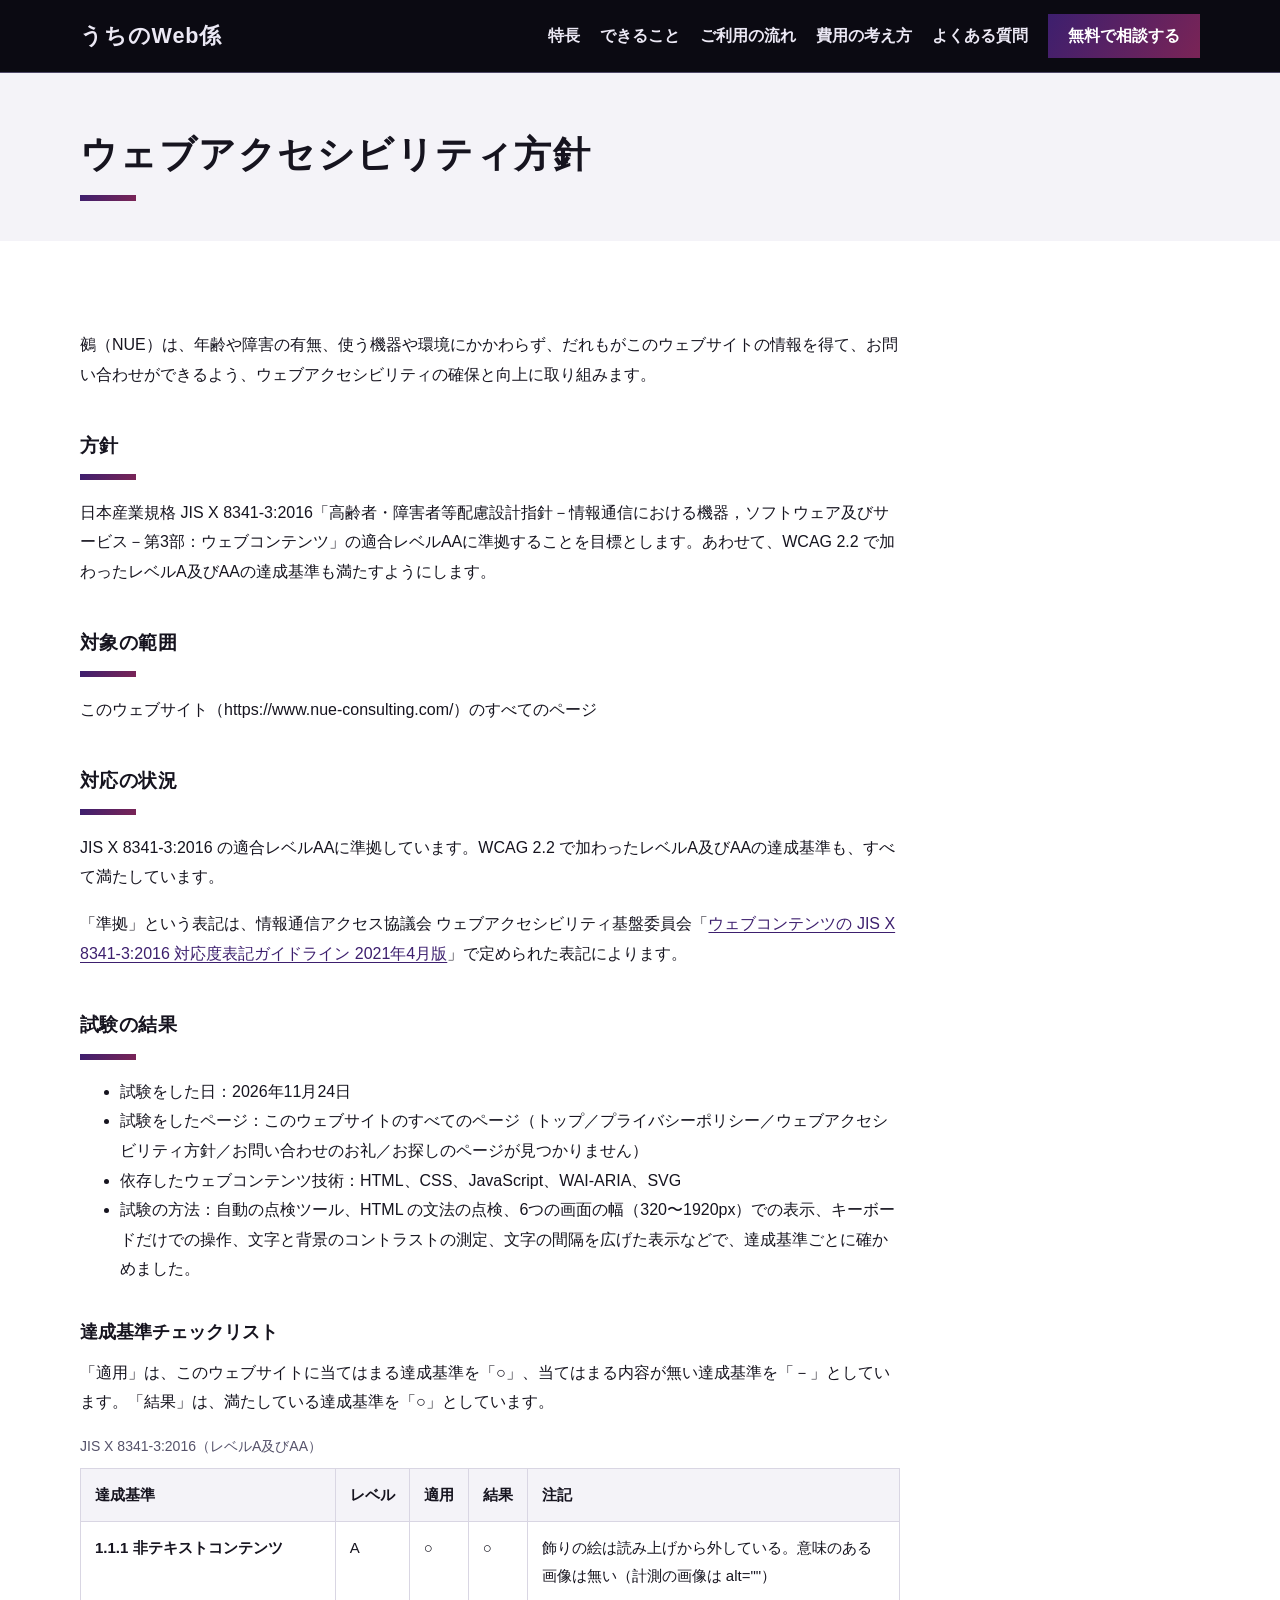
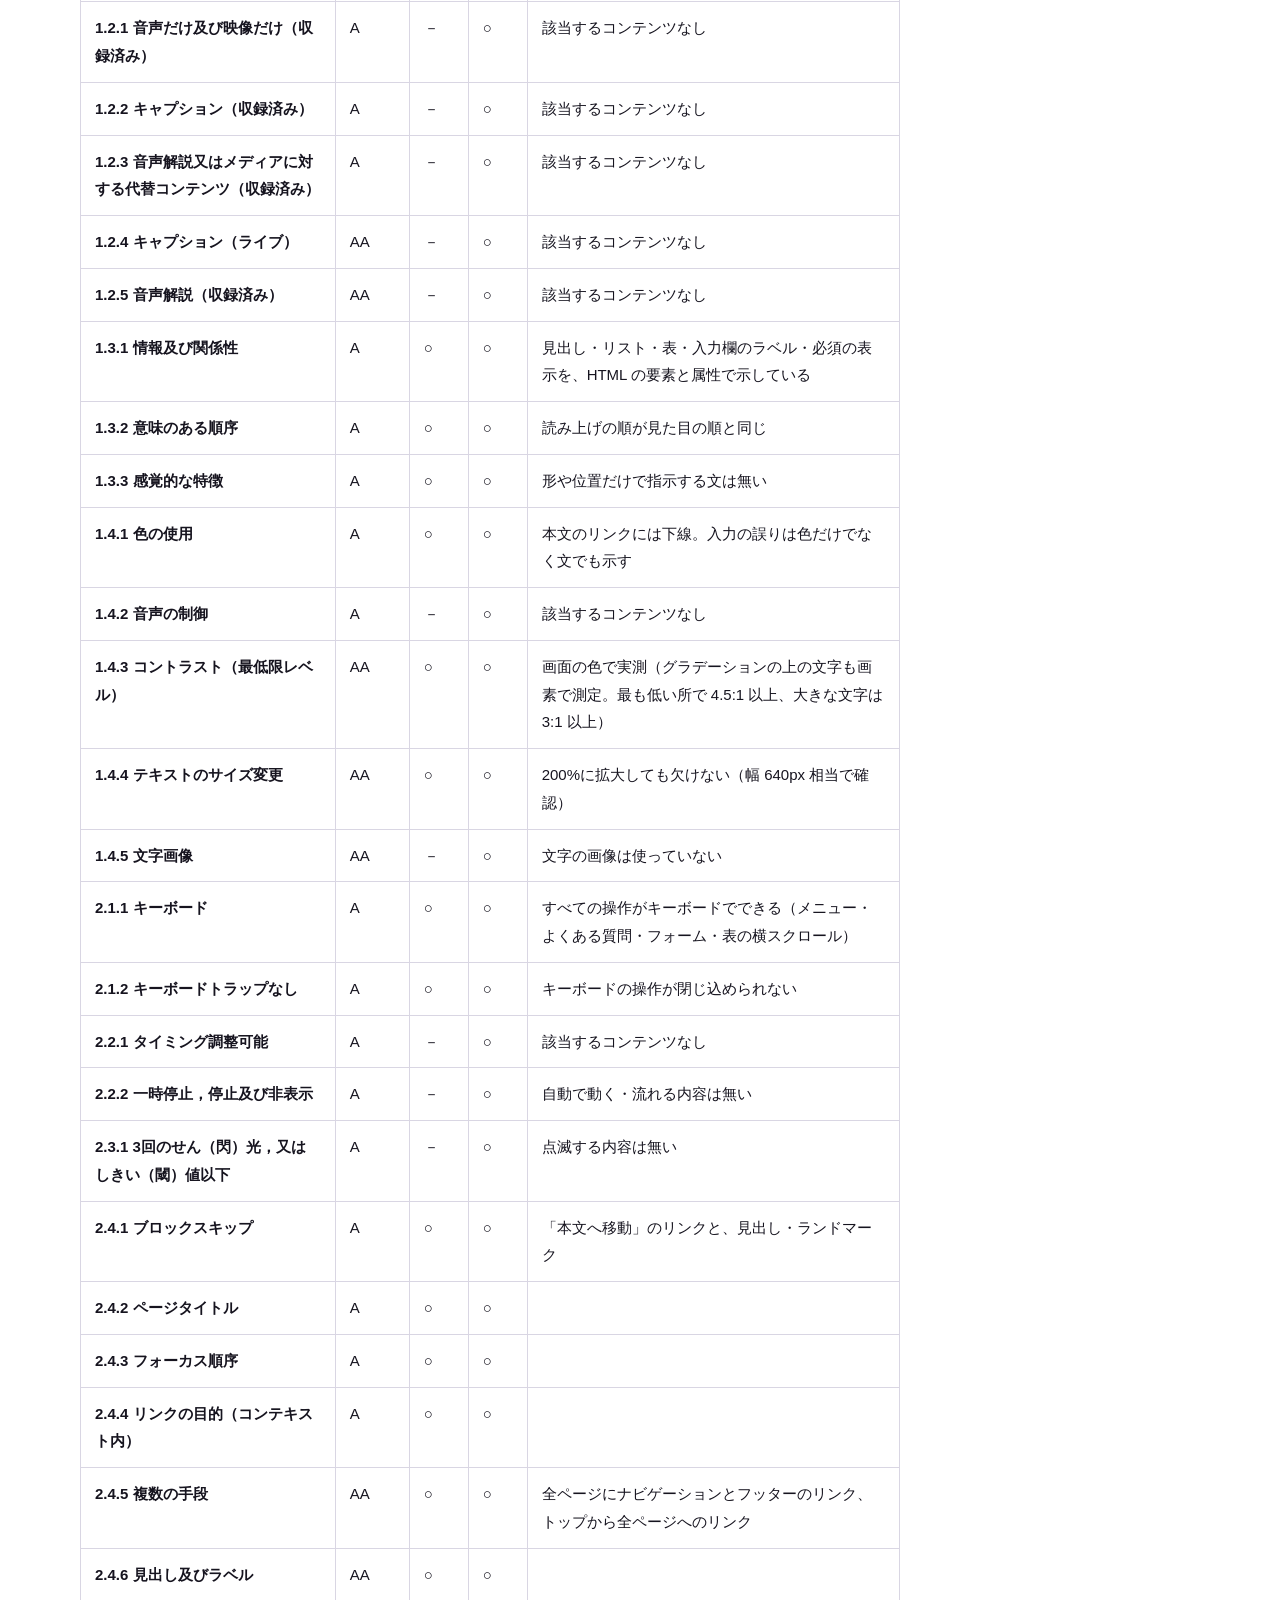
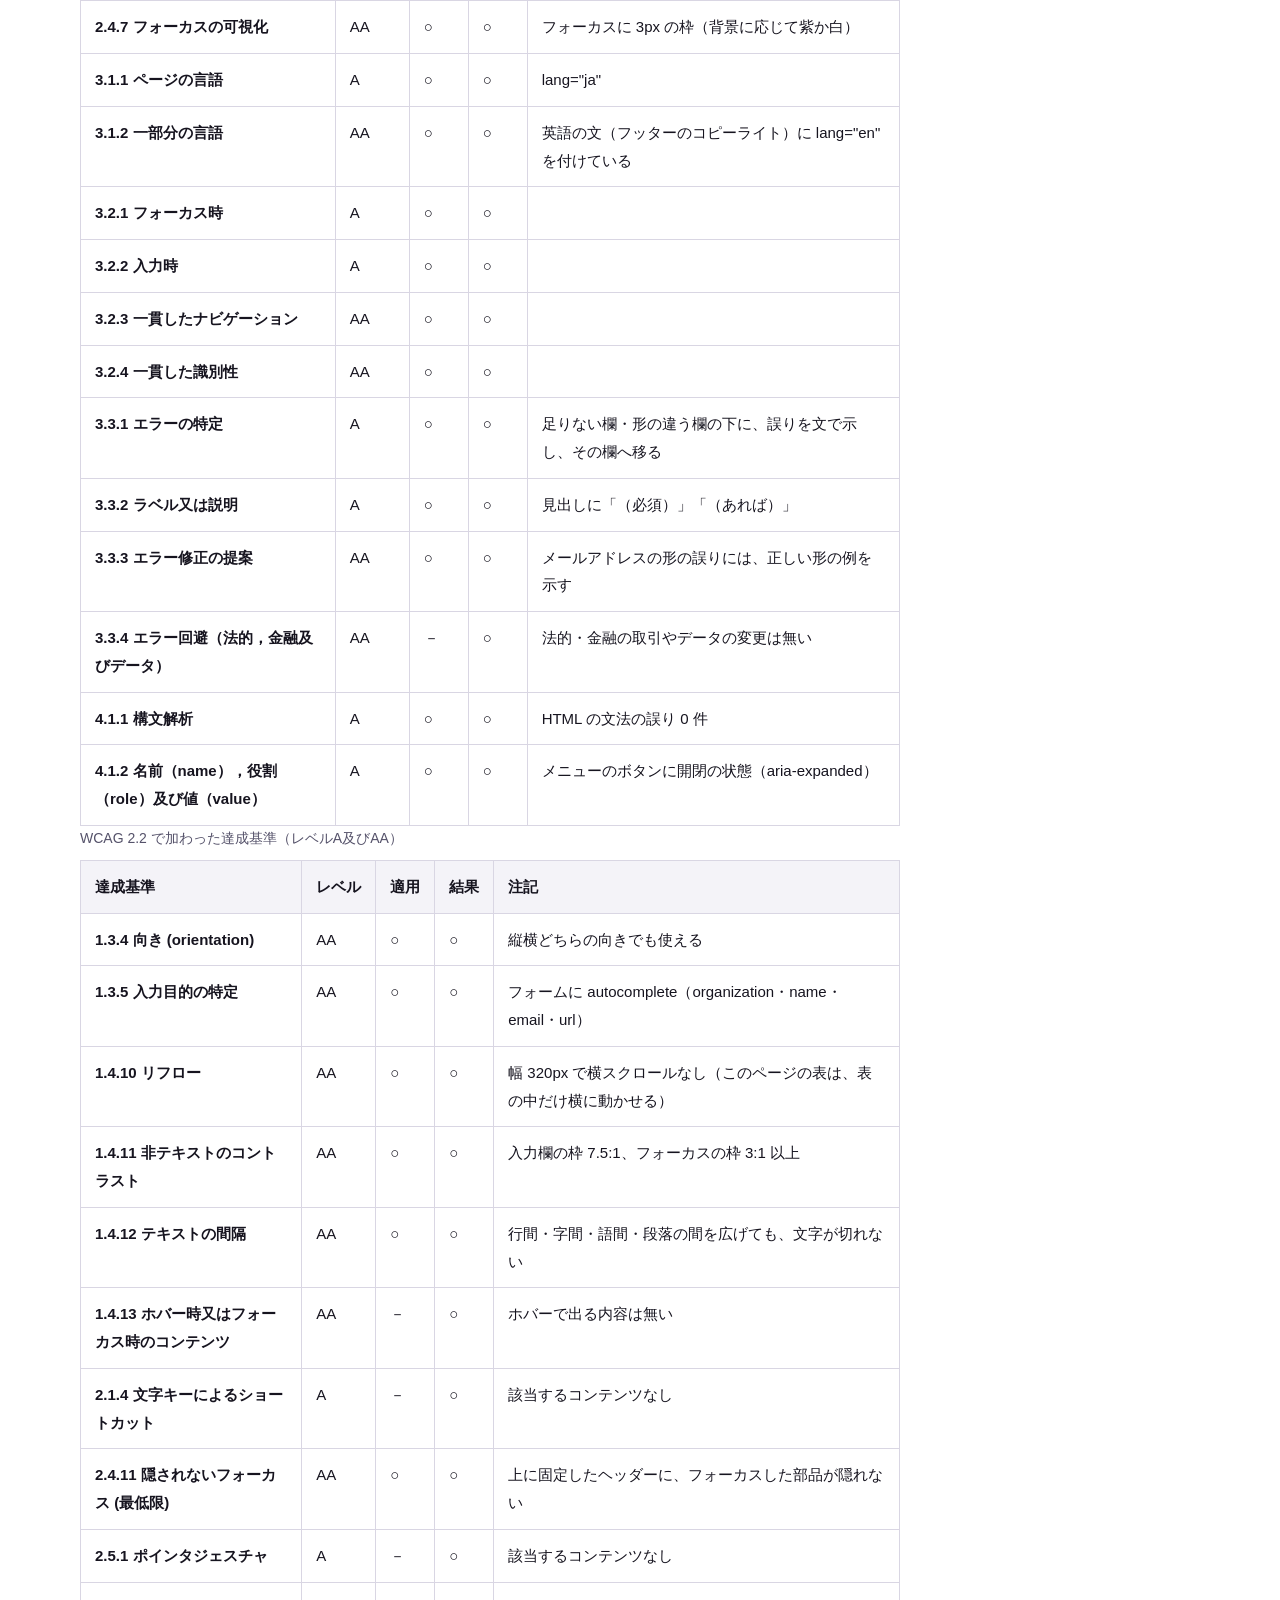
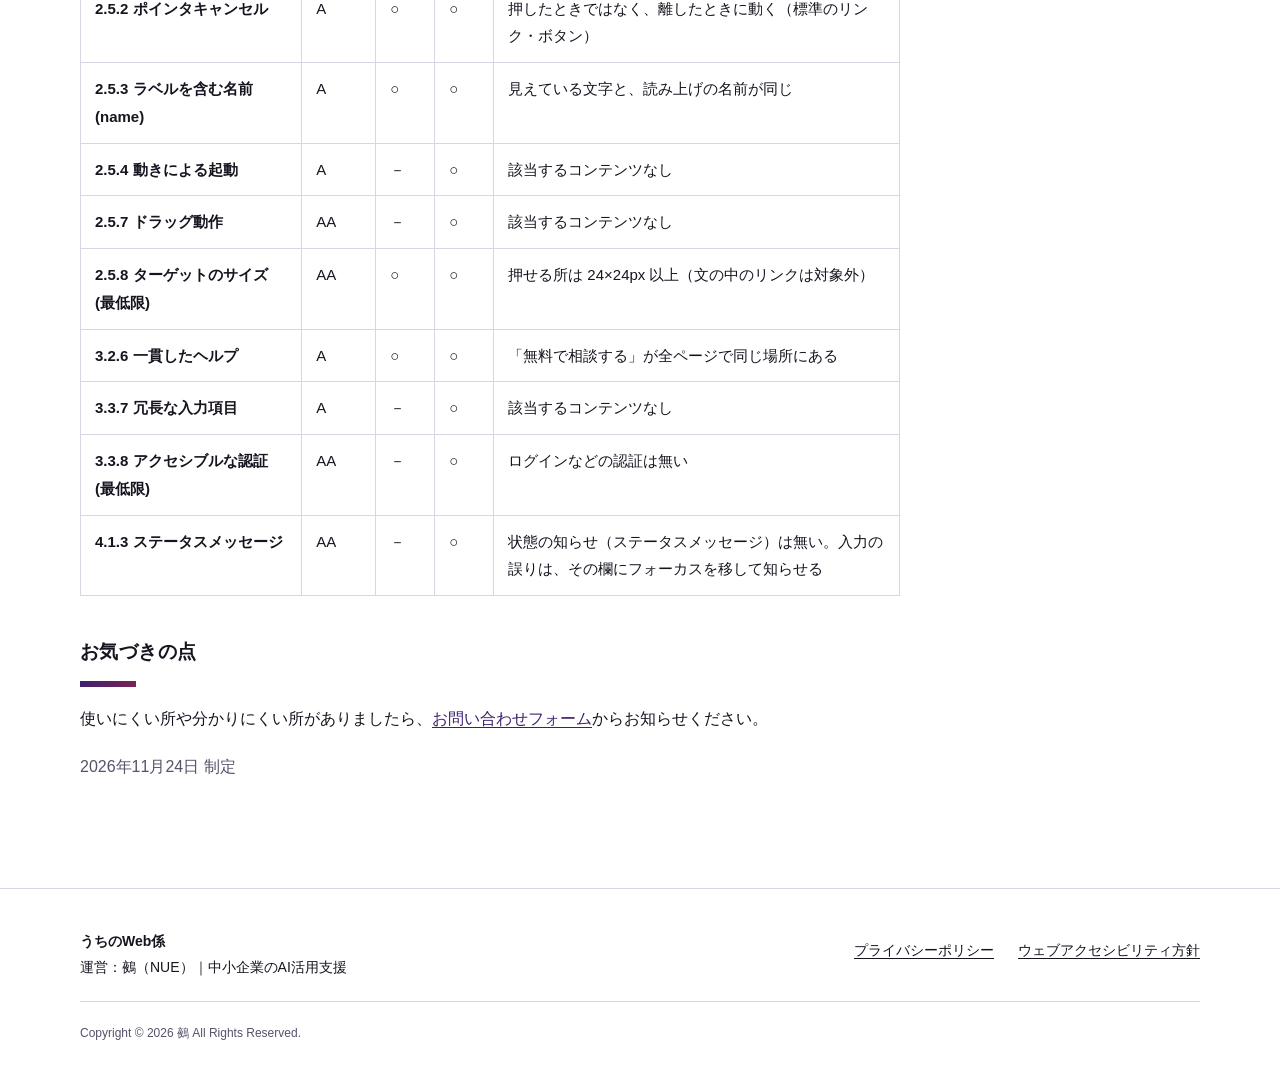
==== accessibility/index.html @ 70d8c6c4 "ウェブアクセシビリティ：方針のページ（/accessibility/）、入力の誤りを欄の下に文で知らせる、フッターの英語に lang、フッターに方針のリンク（2026-11-24 オーナーの OK） " ====
<!DOCTYPE html>
<html lang="ja">
<head>
<meta charset="utf-8">
<meta name="viewport" content="width=device-width, initial-scale=1">
<meta http-equiv="Content-Security-Policy" content="default-src 'none'; script-src 'self' https://www.nue-consulting.com 'sha256-riitXBKGtl5y5ccA7GF6ccqJuwEVP5tm8j0ff/fbw9U=' 'sha256-F5KLBaZ2o/7K+NiLPH9sYAgKS5v1W6GIOlRsIuiCIig='; style-src 'self' https://www.nue-consulting.com; img-src 'self' data: https://www.nue-consulting.com https://yojiumaji.goatcounter.com; frame-src 'none'; base-uri 'self'; form-action 'self' https://ssgform.com">
<title>ウェブアクセシビリティ方針 - うちのWeb係</title>
<link rel="canonical" href="https://www.nue-consulting.com/accessibility/">
<meta property="og:type" content="website">
<meta property="og:site_name" content="うちのWeb係">
<meta property="og:locale" content="ja_JP">
<meta property="og:title" content="ウェブアクセシビリティ方針">
<meta property="og:url" content="https://www.nue-consulting.com/accessibility/">
<meta property="og:image" content="https://www.nue-consulting.com/assets/img/common/ogp.jpg">
<meta property="og:image:width" content="1200">
<meta property="og:image:height" content="630">
<meta name="twitter:card" content="summary_large_image">
<link rel="stylesheet" href="../assets/css/style.css">
<script>document.documentElement.className += " js";</script>
<script src="../assets/js/main.js" defer></script>
</head>
<body class="page-privacy page-accessibility">
<!-- ===== 共通ヘッダー（全ページ同じ。変更するときは全ページを揃える） ===== -->
<a class="skip-link" href="#main">本文へ移動</a>
<header class="site-header">
  <div class="site-header__inner">
    <a class="site-logo site-logo--text" href="../">うちのWeb係</a>
    <a class="header-cta" href="../#contact">無料で相談する</a>
    <nav class="global-nav" aria-label="メインメニュー">
      <button type="button" class="nav-toggle" aria-expanded="false" aria-controls="global-nav-panel"><span class="nav-toggle__icon" aria-hidden="true"></span><span class="nav-toggle__label">メニュー</span></button>
      <div class="global-nav__panel" id="global-nav-panel">
        <ul class="global-nav__list">
          <li class="global-nav__item"><a href="../#features">特長</a></li>
          <li class="global-nav__item"><a href="../#services">できること</a></li>
          <li class="global-nav__item"><a href="../#flow">ご利用の流れ</a></li>
          <li class="global-nav__item"><a href="../#price">費用の考え方</a></li>
          <li class="global-nav__item"><a href="../#faq">よくある質問</a></li>
          <li class="global-nav__item global-nav__item--cta"><a href="../#contact">無料で相談する</a></li>
        </ul>
      </div>
    </nav>
  </div>
</header>
<!-- ===== 共通ここまで ===== -->
<main class="site-main" id="main">
<!-- ===== ページ見出し帯（見出し。ページごとに変わる） ===== -->
<div class="page-hero">
  <div class="page-hero__inner">
    <h1 class="page-title">ウェブアクセシビリティ方針</h1>
  </div>
</div>
<!-- ===== 見出し帯ここまで ===== -->
<div class="page-body">
<div class="policy">
<!-- 「準拠」と書けるのは、全ページを試験して、目標の達成基準をすべて満たしたときだけ（WAIC の対応度表記ガイドライン 2021年4月版）。ページを変えたら試験し直す -->
<p class="policy__lead">鵺（NUE）は、年齢や障害の有無、使う機器や環境にかかわらず、だれもがこのウェブサイトの情報を得て、お問い合わせができるよう、ウェブアクセシビリティの確保と向上に取り組みます。</p>
<section class="policy__section">
  <h2 class="policy__title">方針</h2>
  <div class="policy__text">
    <p>日本産業規格 JIS X 8341-3:2016「高齢者・障害者等配慮設計指針－情報通信における機器，ソフトウェア及びサービス－第3部：ウェブコンテンツ」の適合レベルAAに準拠することを目標とします。あわせて、WCAG 2.2 で加わったレベルA及びAAの達成基準も満たすようにします。</p>
  </div>
</section>
<section class="policy__section">
  <h2 class="policy__title">対象の範囲</h2>
  <div class="policy__text">
    <p>このウェブサイト（https://www.nue-consulting.com/）のすべてのページ</p>
  </div>
</section>
<section class="policy__section">
  <h2 class="policy__title">対応の状況</h2>
  <div class="policy__text">
    <p>JIS X 8341-3:2016 の適合レベルAAに準拠しています。WCAG 2.2 で加わったレベルA及びAAの達成基準も、すべて満たしています。</p>
    <p>「準拠」という表記は、情報通信アクセス協議会 ウェブアクセシビリティ基盤委員会「<a href="https://waic.jp/docs/jis2016/compliance-guidelines/202104/">ウェブコンテンツの JIS X 8341-3:2016 対応度表記ガイドライン 2021年4月版</a>」で定められた表記によります。</p>
  </div>
</section>
<section class="policy__section">
  <h2 class="policy__title">試験の結果</h2>
  <div class="policy__text">
    <ul>
      <li>試験をした日：2026年11月24日</li>
      <li>試験をしたページ：このウェブサイトのすべてのページ（トップ／プライバシーポリシー／ウェブアクセシビリティ方針／お問い合わせのお礼／お探しのページが見つかりません）</li>
      <li>依存したウェブコンテンツ技術：HTML、CSS、JavaScript、WAI-ARIA、SVG</li>
      <li>試験の方法：自動の点検ツール、HTML の文法の点検、6つの画面の幅（320〜1920px）での表示、キーボードだけでの操作、文字と背景のコントラストの測定、文字の間隔を広げた表示などで、達成基準ごとに確かめました。</li>
    </ul>
    <h3>達成基準チェックリスト</h3>
    <p>「適用」は、このウェブサイトに当てはまる達成基準を「○」、当てはまる内容が無い達成基準を「－」としています。「結果」は、満たしている達成基準を「○」としています。</p>
<div class="table-scroll" tabindex="0" role="region" aria-labelledby="checklist-jis">
<table class="data-table">
<caption id="checklist-jis">JIS X 8341-3:2016（レベルA及びAA）</caption>
<thead><tr><th scope="col">達成基準</th><th scope="col">レベル</th><th scope="col">適用</th><th scope="col">結果</th><th scope="col">注記</th></tr></thead>
<tbody>
<tr><th scope="row">1.1.1 非テキストコンテンツ</th><td>A</td><td>○</td><td>○</td><td>飾りの絵は読み上げから外している。意味のある画像は無い（計測の画像は alt=&quot;&quot;）</td></tr>
<tr><th scope="row">1.2.1 音声だけ及び映像だけ（収録済み）</th><td>A</td><td>－</td><td>○</td><td>該当するコンテンツなし</td></tr>
<tr><th scope="row">1.2.2 キャプション（収録済み）</th><td>A</td><td>－</td><td>○</td><td>該当するコンテンツなし</td></tr>
<tr><th scope="row">1.2.3 音声解説又はメディアに対する代替コンテンツ（収録済み）</th><td>A</td><td>－</td><td>○</td><td>該当するコンテンツなし</td></tr>
<tr><th scope="row">1.2.4 キャプション（ライブ）</th><td>AA</td><td>－</td><td>○</td><td>該当するコンテンツなし</td></tr>
<tr><th scope="row">1.2.5 音声解説（収録済み）</th><td>AA</td><td>－</td><td>○</td><td>該当するコンテンツなし</td></tr>
<tr><th scope="row">1.3.1 情報及び関係性</th><td>A</td><td>○</td><td>○</td><td>見出し・リスト・表・入力欄のラベル・必須の表示を、HTML の要素と属性で示している</td></tr>
<tr><th scope="row">1.3.2 意味のある順序</th><td>A</td><td>○</td><td>○</td><td>読み上げの順が見た目の順と同じ</td></tr>
<tr><th scope="row">1.3.3 感覚的な特徴</th><td>A</td><td>○</td><td>○</td><td>形や位置だけで指示する文は無い</td></tr>
<tr><th scope="row">1.4.1 色の使用</th><td>A</td><td>○</td><td>○</td><td>本文のリンクには下線。入力の誤りは色だけでなく文でも示す</td></tr>
<tr><th scope="row">1.4.2 音声の制御</th><td>A</td><td>－</td><td>○</td><td>該当するコンテンツなし</td></tr>
<tr><th scope="row">1.4.3 コントラスト（最低限レベル）</th><td>AA</td><td>○</td><td>○</td><td>画面の色で実測（グラデーションの上の文字も画素で測定。最も低い所で 4.5:1 以上、大きな文字は 3:1 以上）</td></tr>
<tr><th scope="row">1.4.4 テキストのサイズ変更</th><td>AA</td><td>○</td><td>○</td><td>200%に拡大しても欠けない（幅 640px 相当で確認）</td></tr>
<tr><th scope="row">1.4.5 文字画像</th><td>AA</td><td>－</td><td>○</td><td>文字の画像は使っていない</td></tr>
<tr><th scope="row">2.1.1 キーボード</th><td>A</td><td>○</td><td>○</td><td>すべての操作がキーボードでできる（メニュー・よくある質問・フォーム・表の横スクロール）</td></tr>
<tr><th scope="row">2.1.2 キーボードトラップなし</th><td>A</td><td>○</td><td>○</td><td>キーボードの操作が閉じ込められない</td></tr>
<tr><th scope="row">2.2.1 タイミング調整可能</th><td>A</td><td>－</td><td>○</td><td>該当するコンテンツなし</td></tr>
<tr><th scope="row">2.2.2 一時停止，停止及び非表示</th><td>A</td><td>－</td><td>○</td><td>自動で動く・流れる内容は無い</td></tr>
<tr><th scope="row">2.3.1 3回のせん（閃）光，又はしきい（閾）値以下</th><td>A</td><td>－</td><td>○</td><td>点滅する内容は無い</td></tr>
<tr><th scope="row">2.4.1 ブロックスキップ</th><td>A</td><td>○</td><td>○</td><td>「本文へ移動」のリンクと、見出し・ランドマーク</td></tr>
<tr><th scope="row">2.4.2 ページタイトル</th><td>A</td><td>○</td><td>○</td><td></td></tr>
<tr><th scope="row">2.4.3 フォーカス順序</th><td>A</td><td>○</td><td>○</td><td></td></tr>
<tr><th scope="row">2.4.4 リンクの目的（コンテキスト内）</th><td>A</td><td>○</td><td>○</td><td></td></tr>
<tr><th scope="row">2.4.5 複数の手段</th><td>AA</td><td>○</td><td>○</td><td>全ページにナビゲーションとフッターのリンク、トップから全ページへのリンク</td></tr>
<tr><th scope="row">2.4.6 見出し及びラベル</th><td>AA</td><td>○</td><td>○</td><td></td></tr>
<tr><th scope="row">2.4.7 フォーカスの可視化</th><td>AA</td><td>○</td><td>○</td><td>フォーカスに 3px の枠（背景に応じて紫か白）</td></tr>
<tr><th scope="row">3.1.1 ページの言語</th><td>A</td><td>○</td><td>○</td><td>lang=&quot;ja&quot;</td></tr>
<tr><th scope="row">3.1.2 一部分の言語</th><td>AA</td><td>○</td><td>○</td><td>英語の文（フッターのコピーライト）に lang=&quot;en&quot; を付けている</td></tr>
<tr><th scope="row">3.2.1 フォーカス時</th><td>A</td><td>○</td><td>○</td><td></td></tr>
<tr><th scope="row">3.2.2 入力時</th><td>A</td><td>○</td><td>○</td><td></td></tr>
<tr><th scope="row">3.2.3 一貫したナビゲーション</th><td>AA</td><td>○</td><td>○</td><td></td></tr>
<tr><th scope="row">3.2.4 一貫した識別性</th><td>AA</td><td>○</td><td>○</td><td></td></tr>
<tr><th scope="row">3.3.1 エラーの特定</th><td>A</td><td>○</td><td>○</td><td>足りない欄・形の違う欄の下に、誤りを文で示し、その欄へ移る</td></tr>
<tr><th scope="row">3.3.2 ラベル又は説明</th><td>A</td><td>○</td><td>○</td><td>見出しに「（必須）」「（あれば）」</td></tr>
<tr><th scope="row">3.3.3 エラー修正の提案</th><td>AA</td><td>○</td><td>○</td><td>メールアドレスの形の誤りには、正しい形の例を示す</td></tr>
<tr><th scope="row">3.3.4 エラー回避（法的，金融及びデータ）</th><td>AA</td><td>－</td><td>○</td><td>法的・金融の取引やデータの変更は無い</td></tr>
<tr><th scope="row">4.1.1 構文解析</th><td>A</td><td>○</td><td>○</td><td>HTML の文法の誤り 0 件</td></tr>
<tr><th scope="row">4.1.2 名前（name），役割（role）及び値（value）</th><td>A</td><td>○</td><td>○</td><td>メニューのボタンに開閉の状態（aria-expanded）</td></tr>
</tbody>
</table>
</div>
<div class="table-scroll" tabindex="0" role="region" aria-labelledby="checklist-wcag22">
<table class="data-table">
<caption id="checklist-wcag22">WCAG 2.2 で加わった達成基準（レベルA及びAA）</caption>
<thead><tr><th scope="col">達成基準</th><th scope="col">レベル</th><th scope="col">適用</th><th scope="col">結果</th><th scope="col">注記</th></tr></thead>
<tbody>
<tr><th scope="row">1.3.4 向き (orientation)</th><td>AA</td><td>○</td><td>○</td><td>縦横どちらの向きでも使える</td></tr>
<tr><th scope="row">1.3.5 入力目的の特定</th><td>AA</td><td>○</td><td>○</td><td>フォームに autocomplete（organization・name・email・url）</td></tr>
<tr><th scope="row">1.4.10 リフロー</th><td>AA</td><td>○</td><td>○</td><td>幅 320px で横スクロールなし（このページの表は、表の中だけ横に動かせる）</td></tr>
<tr><th scope="row">1.4.11 非テキストのコントラスト</th><td>AA</td><td>○</td><td>○</td><td>入力欄の枠 7.5:1、フォーカスの枠 3:1 以上</td></tr>
<tr><th scope="row">1.4.12 テキストの間隔</th><td>AA</td><td>○</td><td>○</td><td>行間・字間・語間・段落の間を広げても、文字が切れない</td></tr>
<tr><th scope="row">1.4.13 ホバー時又はフォーカス時のコンテンツ</th><td>AA</td><td>－</td><td>○</td><td>ホバーで出る内容は無い</td></tr>
<tr><th scope="row">2.1.4 文字キーによるショートカット</th><td>A</td><td>－</td><td>○</td><td>該当するコンテンツなし</td></tr>
<tr><th scope="row">2.4.11 隠されないフォーカス (最低限)</th><td>AA</td><td>○</td><td>○</td><td>上に固定したヘッダーに、フォーカスした部品が隠れない</td></tr>
<tr><th scope="row">2.5.1 ポインタジェスチャ</th><td>A</td><td>－</td><td>○</td><td>該当するコンテンツなし</td></tr>
<tr><th scope="row">2.5.2 ポインタキャンセル</th><td>A</td><td>○</td><td>○</td><td>押したときではなく、離したときに動く（標準のリンク・ボタン）</td></tr>
<tr><th scope="row">2.5.3 ラベルを含む名前 (name)</th><td>A</td><td>○</td><td>○</td><td>見えている文字と、読み上げの名前が同じ</td></tr>
<tr><th scope="row">2.5.4 動きによる起動</th><td>A</td><td>－</td><td>○</td><td>該当するコンテンツなし</td></tr>
<tr><th scope="row">2.5.7 ドラッグ動作</th><td>AA</td><td>－</td><td>○</td><td>該当するコンテンツなし</td></tr>
<tr><th scope="row">2.5.8 ターゲットのサイズ (最低限)</th><td>AA</td><td>○</td><td>○</td><td>押せる所は 24×24px 以上（文の中のリンクは対象外）</td></tr>
<tr><th scope="row">3.2.6 一貫したヘルプ</th><td>A</td><td>○</td><td>○</td><td>「無料で相談する」が全ページで同じ場所にある</td></tr>
<tr><th scope="row">3.3.7 冗長な入力項目</th><td>A</td><td>－</td><td>○</td><td>該当するコンテンツなし</td></tr>
<tr><th scope="row">3.3.8 アクセシブルな認証 (最低限)</th><td>AA</td><td>－</td><td>○</td><td>ログインなどの認証は無い</td></tr>
<tr><th scope="row">4.1.3 ステータスメッセージ</th><td>AA</td><td>－</td><td>○</td><td>状態の知らせ（ステータスメッセージ）は無い。入力の誤りは、その欄にフォーカスを移して知らせる</td></tr>
</tbody>
</table>
</div>
  </div>
</section>
<section class="policy__section">
  <h2 class="policy__title">お気づきの点</h2>
  <div class="policy__text">
    <p>使いにくい所や分かりにくい所がありましたら、<a href="../#contact">お問い合わせフォーム</a>からお知らせください。</p>
  </div>
</section>
<p class="policy__date">2026年11月24日 制定</p>
</div>
</div>
</main>
<!-- ===== 共通フッター（全ページ同じ） ===== -->
<footer class="site-footer">
  <div class="site-footer__inner">
    <div class="site-footer__company">
      <p class="site-footer__name">うちのWeb係</p>
      <p class="site-footer__address">運営：鵺（NUE）｜中小企業のAI活用支援</p>
    </div>
    <ul class="site-footer__links">
      <li><a href="../privacy/">プライバシーポリシー</a></li>
      <li><a href="../accessibility/">ウェブアクセシビリティ方針</a></li>
    </ul>
    <p class="site-footer__copy"><span lang="en">Copyright ©</span> 2026 鵺 <span lang="en">All Rights Reserved.</span></p>
  </div>
</footer>
<img class="visually-hidden" src="https://yojiumaji.goatcounter.com/count?p=/accessibility/" alt="" width="1" height="1">
</body>
</html>
---- assets/css/style.css ----
/* =========================================================
   サイト共通スタイル（ひな形）
   外部フォント・外部ライブラリは使わない。色・余白は「1. 変数」にまとめる。
   顧客ごとに変えるのは、主に「1. 変数」の色・ロゴの大きさ・写真（url）。

   目次
   1. 変数（色・文字・寸法・アイコン）
   2. 基本（文字・リンク・フォーカス・本文へ移動）
   3. ヘッダー（ロゴ）
   4. グローバルナビ（PC：ドロップダウン／960px未満：全面メニュー）
   5. ページ見出し帯・パンくず・タブ
   6. 本文の枠と汎用部品（見出し・写真・横並び・会社情報の表・地図・表・拡大できる画像・ボタン）
   6b. 内容を伝える部品（全幅の帯・強み・カード・流れ・よくある質問・お問い合わせへの誘導・写真の一覧）
   7. ホーム（ヒーロー・スライドショー・主なページへのリンク）
   8. お問い合わせ・プライバシーポリシー・サイトマップ・404
   9. お問い合わせ帯（全ページ共通）
   10. フッター
   11. ライトボックス（画像の拡大表示）
   12. 動きを減らす設定
   13. 強制カラー（Windows のコントラスト テーマ）
   14. このサイトの見た目（夜明け：上は黒、下に行くほど白）と、このサイトだけの部品（文字のロゴ・困りごとの一覧・箇条書き・流れの3列・写真の無いヒーロー）

   画面幅の区切り（各部品のすぐ後ろに書く）
   - 960px：これ未満はメニューボタン（main.js の NAV_BREAKPOINT と必ず同じ値にする）
   - 768px：これ未満はスマートフォン（1列）
   - 「これ未満」は (max-width: 959.98px) のように .98 で書く。拡大率 125% などで画面幅が
     959.5px のような小数になっても、min-width: 960px とどちらか一方に必ず当たるようにするため
     （tools/check_site.py が確かめる）
   ========================================================= */

/* ---------- 1. 変数（色・文字・寸法・アイコン） ---------- */

:root {
  /* 色：会社の色（ロゴの色などに合わせて変える。白地の文字・白抜き文字とも WCAG AA 以上を保つ） */
  --c-primary: #3d1f6e;        /* 紫：リンク・番号・印 */
  --c-primary-hover: #29144d;  /* ホバー */
  --c-primary-tint: #efeaf8;   /* 薄い紫の面 */
  --c-accent: #7a2456;         /* 臙脂：グラデーションの終わり */
  --c-on-primary: #ffffff;     /* 会社の色の面の上の文字 */

  /* 色：文字と面 */
  --c-text: #16141f;           /* 本文（墨） */
  --c-text-muted: #55526a;     /* 補足 */
  --c-bg: #ffffff;             /* 背景 */
  --c-bg-alt: #f4f3f8;         /* 薄い面（ひな形の部品が使う。このサイトの帯は「夜明け」の色） */
  --c-line: #d9d6e3;           /* 罫線 */
  --c-hero-bg: #f4f3f8;        /* ページ見出し帯（プライバシーポリシー・404） */
  --c-hero-surface: #0b0a12;   /* 夜の面（グラデーションが出ないときの色） */
  --c-on-hero: #ffffff;        /* 夜の面の上の文字 */
  --c-on-hero-muted: #d4cfe4;  /* 夜の面の上の補足 */
  --c-ink: #0b0a12;            /* 墨（線・番号の丸） */

  /* 夜明け：ページの上から下へ、黒から白へ（帯ごとに続きの色を受け持つ。14. を見る）
     1〜4番目の帯は白い文字、5〜8番目は黒い文字。境目の色は、どちらの文字もコントラスト AA を満たす値 */
  --dawn-0: #0b0a12;
  --dawn-1: #1f1c2d;
  --dawn-2: #322e48;
  --dawn-3: #464164;
  --dawn-4: #5a537f;           /* ここまで白い文字 */
  --dawn-5: #827d9e;           /* ここから黒い文字 */
  --dawn-6: #a19eb6;
  --dawn-7: #c0bece;
  --dawn-8: #e0dee7;
  --dawn-9: #ffffff;
  --c-on-dark: #ece9f5;        /* 暗い帯・ヘッダーの文字 */
  --c-dark-line: #4f4a68;      /* 暗い帯・ヘッダーの細い線 */
  --c-violet-light: #c9a7ff;   /* 暗い帯の印・リンク */
  --c-line-on-light: rgb(var(--c-shadow-rgb) / .16);  /* 明るい帯の細い線（地が灰色がかっても見える） */
  --c-line-on-dark: rgb(var(--c-white-rgb) / .2);     /* 暗い帯の細い線（どの段の地でも見える） */
  --c-pink-light: #ff9cc8;     /* 夜明けの光（桃色）：地平線・絵・暗い帯の印 */
  --c-panel: var(--c-bg);      /* カードの面（帯の中では、地に白を重ねた色に切り替える。14. を見る） */
  --c-ring: transparent;       /* 番号の丸のふち（暗い帯では、丸が地に溶けないよう白いふちを付ける） */

  /* 奥行き（影と光）：カード・ボタン・番号の丸を、少し浮かせて見せる。動かさない。
     影は夜の色を重ね、上の端に細い光を入れる。暗い帯・明るい帯で切り替える（14. を見る） */
  --shadow-card: 0 1px 2px rgb(var(--c-shadow-rgb) / .08), 0 16px 32px -12px rgb(var(--c-shadow-rgb) / .28);
  --shadow-card-near: 0 1px 2px rgb(var(--c-shadow-rgb) / .08), 0 6px 14px -8px rgb(var(--c-shadow-rgb) / .3); /* 詰めて並ぶカード（よくある質問） */
  --edge-light: inset 0 1px 0 rgb(var(--c-white-rgb) / .75);   /* カードの上の端の光 */
  --shadow-bead: 0 6px 12px -4px rgb(var(--c-shadow-rgb) / .55), inset 0 1px 0 rgb(var(--c-white-rgb) / .38); /* 丸い印（番号・チェック） */
  --shadow-float: 0 2px 4px rgb(var(--c-shadow-rgb) / .06), 0 28px 60px -18px rgb(var(--c-shadow-rgb) / .38); /* いちばん手前に浮く白いカード（お問い合わせフォーム） */
  --c-pink-light-rgb: 255 156 200;  /* 夜明けの光（桃色）を、透かして使うときの数値 */
  --grad-icon: var(--grad-accent);  /* カードの絵の色（暗い帯では明るいグラデーションに切り替える） */

  /* グラデーション（鵺：夜の墨から藍・紫、臙脂へ） */
  --grad-night: radial-gradient(circle at 82% 18%, rgb(255 255 255 / .09), transparent 42%), linear-gradient(135deg, #0b0a12 0%, #1c1645 46%, #44206b 76%, #7a2456 100%);
  --grad-accent: linear-gradient(120deg, var(--c-primary) 0%, var(--c-accent) 100%);
  --grad-accent-hover: linear-gradient(120deg, #29144d 0%, #5e1a42 100%);
  --grad-accent-bright: linear-gradient(120deg, #6a35c9 0%, #b0306f 100%);     /* 暗い帯の線・番号の丸 */
  --grad-accent-text-light: linear-gradient(120deg, #c9a7ff 0%, #ff9cc8 100%); /* 暗い帯のグラデーションの文字（特長の番号）・カードの絵 */
  /* 夜明けの光（動かさない。トップの下からの光と、暗い帯と明るい帯の境目の「地平線」） */
  --grad-dawn-glow: radial-gradient(ellipse 62% 78% at 84% 118%, rgb(255 156 200 / .3), transparent 70%);
  --grad-horizon: linear-gradient(90deg, transparent 0%, #c9a7ff 20%, #ff9cc8 50%, #c9a7ff 80%, transparent 100%);
  --grad-horizon-glow: radial-gradient(ellipse 72% 100% at 50% 0%, rgb(255 156 200 / .4), transparent 72%);

  /* 色：フッター（夜明けの終わりの白）とその上の文字 */
  --c-footer-bg: var(--dawn-9);
  --c-on-footer: var(--c-text);
  --c-on-footer-muted: var(--c-text-muted);

  /* 色：影・幕に使う数値（rgb(var(--c-shadow-rgb) / .1) の形で使う） */
  --c-shadow-rgb: 11 10 18;
  --c-white-rgb: 255 255 255;
  --c-overlay: rgb(var(--c-shadow-rgb) / .55);   /* ホームのヒーローの写真の上の幕 */
  --c-backdrop: rgb(var(--c-shadow-rgb) / .9);   /* 拡大表示の背景 */

  /* 入力欄（ここで決めた値のまま受け継ぐので、帯の中で --c-bg・--c-text を変えても白い欄・濃い文字のまま） */
  --c-field-bg: var(--c-bg);
  --c-field-text: var(--c-text);
  --c-field-line: var(--c-text-muted);
  --c-error: #b3261e;          /* 入力の誤りの印（白地に 6.5:1） */

  /* フォーカス枠（濃い面・会社の色の面では --c-focus-on-dark に切り替える） */
  --c-focus: var(--c-primary);
  --c-focus-on-dark: #ffffff;

  /* 文字（端末の標準フォント） */
  --font-base: "Hiragino Sans", "Hiragino Kaku Gothic ProN", "Noto Sans JP", "Noto Sans CJK JP", "Yu Gothic Medium", "Yu Gothic", YuGothic, Meiryo, sans-serif;

  /* 寸法 */
  --container: 1120px;                       /* 中身の最大幅 */
  --gutter: clamp(16px, 4vw, 40px);          /* 画面の左右の余白 */
  --header-h: 72px;                          /* ヘッダーの高さ（下の @media で変わる） */
  --logo-h: 44px;                            /* ロゴの高さ */
  --section-y: clamp(48px, 7vw, 96px);       /* 本文の上下の余白 */
  --radius: 0px;                             /* 角の丸み（角は立てる） */
  --tap: 44px;                               /* 押せる部分の最小の大きさ */

  /* アイコン（装飾。mask で文字色に塗る） */
  --icon-chevron: url("data:image/svg+xml,%3Csvg xmlns='http://www.w3.org/2000/svg' viewBox='0 0 24 24' fill='none' stroke='%23000' stroke-width='2.4'%3E%3Cpath d='M6 9l6 6 6-6'/%3E%3C/svg%3E");
  --icon-arrow: url("data:image/svg+xml,%3Csvg xmlns='http://www.w3.org/2000/svg' viewBox='0 0 24 24' fill='none' stroke='%23000' stroke-width='2.4'%3E%3Cpath d='M9 5l7 7-7 7'/%3E%3C/svg%3E");
  --icon-zoom: url("data:image/svg+xml,%3Csvg xmlns='http://www.w3.org/2000/svg' viewBox='0 0 24 24' fill='none' stroke='%23000' stroke-width='2.4'%3E%3Ccircle cx='10' cy='10' r='6.5'/%3E%3Cpath d='M15 15l6 6M10 7v6M7 10h6'/%3E%3C/svg%3E");
  --icon-external: url("data:image/svg+xml,%3Csvg xmlns='http://www.w3.org/2000/svg' viewBox='0 0 24 24' fill='none' stroke='%23000' stroke-width='2.4'%3E%3Cpath d='M9 4H4v16h16v-5M13 4h7v7M20 4l-9 9'/%3E%3C/svg%3E");
  --icon-check: url("data:image/svg+xml,%3Csvg xmlns='http://www.w3.org/2000/svg' viewBox='0 0 24 24' fill='none' stroke='%23000' stroke-width='2.6'%3E%3Cpath d='M5 12.5l4.5 4.5L19 7.5'/%3E%3C/svg%3E");
  --icon-plus: url("data:image/svg+xml,%3Csvg xmlns='http://www.w3.org/2000/svg' viewBox='0 0 24 24' fill='none' stroke='%23000' stroke-width='2.4'%3E%3Cpath d='M12 5v14M5 12h14'/%3E%3C/svg%3E");
  --icon-close: url("data:image/svg+xml,%3Csvg xmlns='http://www.w3.org/2000/svg' viewBox='0 0 24 24' fill='none' stroke='%23000' stroke-width='2.4'%3E%3Cpath d='M5 5l14 14M19 5L5 19'/%3E%3C/svg%3E");
  /* 「できること」のカードの絵（このサイト用に描いたもの）：作り変える・新しく作る・言葉で頼む */
  --icon-renew: url("data:image/svg+xml,%3Csvg xmlns='http://www.w3.org/2000/svg' viewBox='0 0 24 24' fill='none' stroke='%23000' stroke-width='1.8' stroke-linecap='round' stroke-linejoin='round'%3E%3Cpath d='M19.5 12a7.5 7.5 0 1 1-2.2-5.3M18 2.5v4.7h-4.7'/%3E%3C/svg%3E");
  --icon-newpage: url("data:image/svg+xml,%3Csvg xmlns='http://www.w3.org/2000/svg' viewBox='0 0 24 24' fill='none' stroke='%23000' stroke-width='1.8' stroke-linecap='round' stroke-linejoin='round'%3E%3Cpath d='M4 4h16v16H4zM12 8.5v7M8.5 12h7'/%3E%3C/svg%3E");
  --icon-chat: url("data:image/svg+xml,%3Csvg xmlns='http://www.w3.org/2000/svg' viewBox='0 0 24 24' fill='none' stroke='%23000' stroke-width='1.8' stroke-linecap='round' stroke-linejoin='round'%3E%3Cpath d='M3 4h18v12H11l-5 4.5V16H3zM7.5 8.5h9M7.5 12h5.5'/%3E%3C/svg%3E");
}

@media (max-width: 959.98px) {
  :root {
    --header-h: 60px;
    --logo-h: 36px;
  }
}

/* ---------- 2. 基本（文字・リンク・フォーカス・本文へ移動） ---------- */

*,
*::before,
*::after {
  box-sizing: border-box;
}

html {
  -webkit-text-size-adjust: 100%;
  text-size-adjust: 100%;
}

/* 固定ヘッダーの下に隠れないように：ページの中の行き先（id のある所）と、ヘッダーの外の操作できる部品に、上の余白を取る。
   ページ全体（html の scroll-padding-top）には付けない。付けると、ヘッダーの中のボタンまで「隠れている」扱いになり、
   キーボードでヘッダーへ移るたびに、ページが勝手に上へ戻るため */
[id],
:where(main, aside, footer) :is(a[href], button, input, select, textarea, summary, [tabindex]) {
  scroll-margin-top: calc(var(--header-h) + 16px);
}

body {
  margin: 0;
  background: var(--c-bg);
  color: var(--c-text);
  font-family: var(--font-base);
  font-size: 16px;
  line-height: 1.85;
  overflow-wrap: break-word; /* 収まらない長い英数字だけを折り返す */
}

@media (max-width: 767.98px) {
  body {
    font-size: 15px;
  }
}

img {
  max-width: 100%;
  height: auto;
  vertical-align: bottom;
}

a {
  color: var(--c-primary);
  text-underline-offset: .2em;
}

a:hover {
  color: var(--c-primary-hover);
}

:focus-visible {
  outline: 3px solid var(--c-focus);
  outline-offset: 2px;
}

/* 別のサイトへ別タブで開くリンクの印 */
.page-body a[target="_blank"]:not(.button)::after {
  content: "";
  display: inline-block;
  width: .85em;
  height: .85em;
  margin-left: .25em;
  vertical-align: -.05em;
  background: currentColor;
  -webkit-mask: var(--icon-external) center / contain no-repeat;
  mask: var(--icon-external) center / contain no-repeat;
}

/* 言葉の途中で改行させないまとまり */
.nw {
  display: inline-block;
}

/* 画面には出さず、読み上げだけに伝える文字 */
.visually-hidden {
  position: absolute;
  width: 1px;
  height: 1px;
  overflow: hidden;
  clip-path: inset(50%);
  white-space: nowrap;
}

/* 本文へ移動（キーボードで最初に Tab を押したときだけ出る） */
.skip-link {
  position: absolute;
  top: 8px;
  left: 8px;
  z-index: 200;
  padding: 8px 16px;
  background: var(--c-bg);
  color: var(--c-primary);
  font-weight: 700;
  border-radius: var(--radius);
  transform: translateY(-200%);
}

.skip-link:focus {
  transform: none;
}

/* ---------- 3. ヘッダー（ロゴ） ---------- */

.site-header {
  position: sticky;
  top: 0;
  z-index: 100;
  background: var(--c-bg);
  border-bottom: 1px solid var(--c-line);
  transition: box-shadow .2s;
}

.site-header.is-scrolled {
  box-shadow: 0 2px 12px rgb(var(--c-shadow-rgb) / .08);
}

.site-header__inner {
  display: flex;
  align-items: center;
  justify-content: space-between;
  gap: 24px;
  max-width: calc(var(--container) + var(--gutter) * 2);
  min-height: var(--header-h);
  margin: 0 auto;
  padding: 0 var(--gutter);
}

.site-logo {
  display: inline-flex;
  align-items: center;
  min-height: var(--tap);
  flex-shrink: 0;
}

.site-logo img {
  width: auto;
  height: var(--logo-h);
}

/* ---------- 4. グローバルナビ（PC：ドロップダウン／960px未満：全面メニュー） ---------- */

.global-nav__list,
.global-nav__sub {
  margin: 0;
  padding: 0;
  list-style: none;
}

.global-nav__item > a,
.global-nav__sub a {
  display: flex;
  align-items: center;
  min-height: var(--tap);
  color: var(--c-text);
  font-weight: 700;
  text-decoration: none;
}

.global-nav__item > a:hover,
.global-nav__sub a:hover {
  color: var(--c-primary);
}

.global-nav__expand {
  display: inline-flex;
  align-items: center;
  justify-content: center;
  width: 32px;
  min-height: var(--tap);
  padding: 0;
  border: 0;
  background: none;
  color: var(--c-text);
  cursor: pointer;
}

.global-nav__expand::before {
  content: "";
  width: 14px;
  height: 14px;
  background: currentColor;
  -webkit-mask: var(--icon-chevron) center / contain no-repeat;
  mask: var(--icon-chevron) center / contain no-repeat;
  transition: transform .2s;
}

.global-nav__item.is-open > .global-nav__expand::before {
  transform: rotate(180deg);
}

/* 「お問い合わせ」の項目はボタンの形 */
.global-nav__item--cta > a {
  justify-content: center;
  padding: 0 20px;
  border-radius: var(--radius);
  background: var(--c-primary);
  color: var(--c-on-primary);
}

.global-nav__item--cta > a:hover {
  background: var(--c-primary-hover);
  color: var(--c-on-primary);
}

.nav-toggle {
  display: none;
}

@media (min-width: 960px) {
  .global-nav__list {
    display: flex;
    align-items: center;
    gap: 4px 20px;
  }

  .global-nav__item {
    position: relative;
    display: flex;
    align-items: center;
  }

  .global-nav__item.has-sub > a {
    padding-right: 0;
  }

  /* 現在のページ（とその親）の下に線 */
  .global-nav__item:not(.global-nav__item--cta) > a {
    position: relative;
  }

  .global-nav__item.is-current:not(.global-nav__item--cta) > a::after,
  .global-nav__item.is-parent > a::after {
    content: "";
    position: absolute;
    left: 0;
    right: 0;
    bottom: 6px;
    height: 3px;
    border-radius: 2px;
    background: var(--c-primary);
  }

  .global-nav__item--cta.is-current > a {
    background: var(--c-primary-hover);
  }

  /* ドロップダウン：マウスを乗せる・∨ ボタンで開く */
  .global-nav__sub {
    position: absolute;
    top: 100%;
    left: -16px;
    z-index: 10;
    min-width: 220px;
    padding: 8px 0;
    border: 1px solid var(--c-line);
    border-radius: var(--radius);
    background: var(--c-bg);
    box-shadow: 0 8px 24px rgb(var(--c-shadow-rgb) / .12);
    visibility: hidden;
    opacity: 0;
    transform: translateY(-4px);
    transition: opacity .15s, transform .15s, visibility .15s;
  }

  .global-nav__item.has-sub:hover:not(.is-dismissed) > .global-nav__sub,
  .global-nav__item.is-open > .global-nav__sub {
    visibility: visible;
    opacity: 1;
    transform: none;
  }

  .global-nav__sub a {
    padding: 4px 20px;
    font-weight: 400;
  }

  .global-nav__sub .is-current > a {
    color: var(--c-primary);
    font-weight: 700;
  }
}

@media (max-width: 959.98px) {
  .js .nav-toggle {
    display: inline-flex;
    align-items: center;
    gap: 8px;
    min-width: var(--tap);
    min-height: var(--tap);
    padding: 0 8px;
    border: 0;
    background: none;
    color: var(--c-text);
    font: inherit;
    font-size: 14px;
    font-weight: 700;
    cursor: pointer;
  }

  /* 三本線（開くと ×） */
  .nav-toggle__icon {
    position: relative;
    width: 22px;
    height: 2px;
    background: currentColor;
    transition: background-color .2s;
  }

  .nav-toggle__icon::before,
  .nav-toggle__icon::after {
    content: "";
    position: absolute;
    left: 0;
    width: 100%;
    height: 2px;
    background: currentColor;
    transition: transform .2s;
  }

  .nav-toggle__icon::before {
    transform: translateY(-7px);
  }

  .nav-toggle__icon::after {
    transform: translateY(7px);
  }

  .nav-open .nav-toggle__icon {
    background-color: transparent;
  }

  .nav-open .nav-toggle__icon::before {
    transform: rotate(45deg);
  }

  .nav-open .nav-toggle__icon::after {
    transform: rotate(-45deg);
  }

  /* JS が動かないときは、メニューをヘッダーの下にそのまま並べる */
  .site-header__inner {
    flex-wrap: wrap;
  }

  .global-nav {
    flex-basis: 100%;
  }

  .js .global-nav {
    flex-basis: auto;
  }

  .js .global-nav__panel {
    position: fixed;
    top: var(--header-h);
    right: 0;
    bottom: 0;
    left: 0;
    overflow-y: auto;
    overscroll-behavior: contain;
    padding: 8px var(--gutter) 40px;
    background: var(--c-bg);
    border-top: 1px solid var(--c-line);
    visibility: hidden;
  }

  .js .nav-open .global-nav__panel {
    visibility: visible;
  }

  .nav-open {
    overflow: hidden;
  }

  .global-nav__item {
    display: flex;
    flex-wrap: wrap;
    align-items: center;
    border-bottom: 1px solid var(--c-line);
  }

  .global-nav__item > a {
    flex: 1;
    padding: 6px 0;
  }

  .global-nav__item.is-current > a,
  .global-nav__item.is-parent > a,
  .global-nav__sub .is-current > a {
    color: var(--c-primary);
  }

  .global-nav__expand {
    width: var(--tap);
  }

  .global-nav__sub {
    flex-basis: 100%;
    padding: 0 0 8px 16px;
  }

  .js .global-nav__item.has-sub:not(.is-open) > .global-nav__sub {
    display: none;
  }

  .global-nav__sub a {
    font-weight: 400;
  }

  .global-nav__item--cta {
    margin-top: 24px;
    border-bottom: 0;
  }

  .global-nav__item--cta > a,
  .global-nav__item--cta.is-current > a {
    color: var(--c-on-primary);
  }
}

/* ---------- 5. ページ見出し帯・パンくず・タブ ---------- */

.page-hero {
  background: var(--c-hero-bg);
}

.page-hero__inner {
  max-width: calc(var(--container) + var(--gutter) * 2);
  margin: 0 auto;
  padding: clamp(28px, 5vw, 56px) var(--gutter) clamp(24px, 4vw, 40px);
}

.page-title {
  margin: 0;
  font-size: clamp(1.6rem, 3.4vw, 2.3rem);
  line-height: 1.4;
  letter-spacing: .04em;
}

/* 見出しの下の短い線 */
.page-title::after {
  content: "";
  display: block;
  width: 48px;
  height: 3px;
  margin-top: 14px;
  border-radius: 2px;
  background: var(--c-primary);
}

.breadcrumb ol {
  display: flex;
  flex-wrap: wrap;
  margin: 0 0 8px;
  padding: 0;
  list-style: none;
  font-size: 14px;
}

.breadcrumb li + li::before {
  content: "›";
  margin: 0 .6em;
  color: var(--c-text-muted);
}

.breadcrumb a {
  display: inline-flex;
  align-items: center;
  min-height: 32px;
  color: var(--c-text-muted);
}

.breadcrumb a[aria-current="page"] {
  color: var(--c-text);
  text-decoration: none;
}

.subnav--tabs ul {
  display: flex;
  flex-wrap: wrap;
  gap: 8px;
  margin: 24px 0 0;
  padding: 0;
  list-style: none;
}

.subnav--tabs a {
  display: inline-flex;
  align-items: center;
  min-height: var(--tap);
  padding: 0 18px;
  border: 1px solid var(--c-line);
  border-radius: 999px;
  background: var(--c-bg);
  color: var(--c-text);
  font-size: 15px;
  font-weight: 700;
  text-decoration: none;
}

.subnav--tabs a:hover {
  border-color: var(--c-primary);
  background: var(--c-primary-tint);
  color: var(--c-primary);
}

.subnav--tabs .is-current a {
  border-color: var(--c-primary);
  background: var(--c-primary);
  color: var(--c-on-primary);
}

/* ---------- 6. 本文の枠と汎用部品 ---------- */

.page-body {
  max-width: calc(var(--container) + var(--gutter) * 2);
  margin: 0 auto;
  padding: var(--section-y) var(--gutter);
}

.page-body > :first-child,
.section > :first-child {
  margin-top: 0;
}

.section + .section {
  margin-top: var(--section-y);
}

.page-body h2 {
  margin: 2.2em 0 .9em;
  padding-left: .7em;
  border-left: 4px solid var(--c-primary);
  font-size: clamp(1.25rem, 2.4vw, 1.6rem);
  line-height: 1.5;
}

.page-body h3 {
  margin: 1.8em 0 .6em;
  font-size: 1.15rem;
  line-height: 1.6;
}

.page-body p {
  margin: 0 0 1.1em;
}

.lead {
  font-size: 1.1em;
}

/* 写真（説明文つき） */
.photo {
  margin: 0;
}

.photo img {
  display: block;
  width: 100%;
  border-radius: var(--radius);
}

.photo figcaption {
  margin-top: 8px;
  color: var(--c-text-muted);
  font-size: 14px;
}

/* 写真と文章の横並び（768px未満は縦並び） */
.media {
  display: grid;
  gap: 24px 40px;
  align-items: start;
}

.media + .media {
  margin-top: 40px;
}

.media > div > :first-child,
.two-col > div > :first-child {
  margin-top: 0;
}

@media (min-width: 768px) {
  .media {
    grid-template-columns: 2fr 3fr;
  }

  /* 写真を右に置く（幅の割合はそのまま） */
  .media--reverse {
    grid-template-columns: 3fr 2fr;
  }

  .media--reverse .photo {
    order: 2;
  }
}

/* 2段組み（960px未満は1段） */
.two-col {
  display: grid;
  gap: 40px;
}

@media (min-width: 960px) {
  .two-col {
    grid-template-columns: 3fr 2fr;
    align-items: start;
  }
}

/* 会社情報などの「項目：内容」の表 */
.spec {
  margin: 0;
  border-top: 1px solid var(--c-line);
}

.spec__row {
  display: grid;
  grid-template-columns: 9em 1fr;
  gap: 4px 24px;
  padding: 16px 4px;
  border-bottom: 1px solid var(--c-line);
}

.spec dt {
  font-weight: 700;
}

.spec dd {
  margin: 0;
}

@media (max-width: 767.98px) {
  .spec__row {
    grid-template-columns: 1fr;
  }
}

/* 地図（Google マップの埋め込み） */
.map-frame {
  overflow: hidden;
  border: 1px solid var(--c-line);
  border-radius: var(--radius);
  background: var(--c-bg-alt);
  aspect-ratio: 4 / 3;
}

.map-frame iframe {
  display: block;
  width: 100%;
  height: 100%;
  border: 0;
}

/* 横に長い表（狭い画面では表だけ横にスクロール） */
.table-scroll {
  overflow-x: auto;
  -webkit-overflow-scrolling: touch;
}

.data-table {
  width: 100%;
  min-width: 600px;
  border-collapse: collapse;
  font-size: 15px;
}

.data-table caption {
  margin-bottom: 8px;
  color: var(--c-text-muted);
  font-size: 14px;
  text-align: left;
}

.data-table th,
.data-table td {
  padding: 12px 14px;
  border: 1px solid var(--c-line);
  text-align: left;
  vertical-align: top;
}

.data-table thead th {
  background: var(--c-bg-alt);
  white-space: nowrap;
}

/* 拡大できる画像（main.js のライトボックス。data-lightbox="グループ名"） */
.zoomable {
  position: relative;
  display: block;
  border-radius: var(--radius);
  overflow: hidden;
}

.zoomable::after {
  content: "";
  position: absolute;
  right: 8px;
  bottom: 8px;
  width: 36px;
  height: 36px;
  border-radius: 50%;
  background: var(--c-primary);
}

.zoomable::before {
  content: "";
  position: absolute;
  right: 16px;
  bottom: 16px;
  z-index: 1;
  width: 20px;
  height: 20px;
  background: var(--c-on-primary);
  -webkit-mask: var(--icon-zoom) center / contain no-repeat;
  mask: var(--icon-zoom) center / contain no-repeat;
}

.zoomable:hover img {
  opacity: .9;
}

/* 書類・スキャン画像を並べる（拡大できる） */
.doc-grid {
  display: grid;
  grid-template-columns: repeat(auto-fill, minmax(min(100%, 140px), 1fr));
  gap: clamp(12px, 2vw, 20px);
  margin: 0;
  padding: 0;
  list-style: none;
}

.doc-grid .zoomable {
  border: 1px solid var(--c-line);
  background: var(--c-bg);
}

/* ボタン */
.button {
  display: inline-flex;
  align-items: center;
  justify-content: center;
  gap: 8px;
  min-height: var(--tap);
  padding: 8px 28px;
  border: 2px solid var(--c-primary);
  border-radius: var(--radius);
  background: var(--c-primary);
  color: var(--c-on-primary);
  font-weight: 700;
  line-height: 1.5;
  text-decoration: none;
}

.button:hover {
  border-color: var(--c-primary-hover);
  background: var(--c-primary-hover);
  color: var(--c-on-primary);
}

.button::after {
  content: "";
  width: 1em;
  height: 1em;
  background: currentColor;
  -webkit-mask: var(--icon-arrow) center / contain no-repeat;
  mask: var(--icon-arrow) center / contain no-repeat;
}

/* 会社の色の面の上のボタン（白地） */
.button--inverse {
  border-color: var(--c-on-primary);
  background: var(--c-on-primary);
  color: var(--c-primary);
}

.button--inverse:hover {
  border-color: var(--c-on-primary);
  background: var(--c-primary-tint);
  color: var(--c-primary-hover);
}

/* ---------- 6b. 内容を伝える部品（全幅の帯・強み・カード・流れ・よくある質問・お問い合わせへの誘導・写真の一覧） ----------
   1ページ型は <div class="page-body page-body--bands"> の中に <section class="band" id="…"> を並べる。
   複数ページ型でも、本文の中で同じ部品を使える。数字は CSS の counter で付ける（HTML に文字を足さない） */

.page-body--bands {
  max-width: none;
  padding: 0;
}

/* 全幅の帯（背景は交互に変えてよい） */
.band {
  padding: var(--section-y) 0;
}

.band--alt {
  background: var(--c-bg-alt);
}

.band__inner {
  max-width: calc(var(--container) + var(--gutter) * 2);
  margin: 0 auto;
  padding: 0 var(--gutter);
}

.band__inner > :first-child {
  margin-top: 0;
}

/* 見出しの下の短い説明 */
.section-lead {
  max-width: 44em;
  margin-bottom: 32px;
  color: var(--c-text-muted);
  font-size: 1.05em;
}

/* 強み（番号つきの3〜4つ） */
.features {
  display: grid;
  grid-template-columns: repeat(auto-fit, minmax(min(100%, 200px), 1fr));
  gap: 24px;
  margin: 0;
  padding: 0;
  list-style: none;
  counter-reset: feature;
}

.feature {
  padding: 28px 24px;
  border-top: 3px solid var(--c-primary);
  border-radius: 0 0 var(--radius) var(--radius);
  background: var(--c-bg);
  box-shadow: 0 2px 12px rgb(var(--c-shadow-rgb) / .06);
}

.feature::before {
  counter-increment: feature;
  content: counter(feature, decimal-leading-zero);
  display: block;
  margin-bottom: 8px;
  color: var(--c-primary);
  font-size: 1.5rem;
  font-weight: 700;
  line-height: 1;
}

.page-body .feature__title,
.page-body .card__title,
.page-body .step__title {
  margin: 0 0 8px;
  font-size: 1.1rem;
}

.feature p:last-child,
.card p:last-child,
.step p:last-child {
  margin-bottom: 0;
}

/* カード（サービス・商品など。写真は 16:10 で切り取る） */
.cards {
  display: grid;
  grid-template-columns: repeat(auto-fit, minmax(min(100%, 200px), 1fr));
  gap: 24px;
  margin: 0;
  padding: 0;
  list-style: none;
}

.card {
  display: flex;
  flex-direction: column;
  overflow: hidden;
  border: 1px solid var(--c-line);
  border-radius: var(--radius);
  background: var(--c-bg);
}

.card > img {
  display: block;
  width: 100%;
  aspect-ratio: 16 / 10;
  object-fit: cover;
}

.card__body {
  flex: 1;
  padding: 20px 22px 24px;
}

/* ご利用の流れ（番号つきの手順） */
.steps {
  display: grid;
  gap: 16px;
  margin: 0;
  padding: 0;
  list-style: none;
  counter-reset: step;
}

.step {
  position: relative;
  padding: 20px 24px 20px 76px;
  border: 1px solid var(--c-line);
  border-radius: var(--radius);
  background: var(--c-bg);
}

.step::before {
  counter-increment: step;
  content: counter(step);
  position: absolute;
  top: 20px;
  left: 20px;
  display: flex;
  align-items: center;
  justify-content: center;
  width: 40px;
  height: 40px;
  border-radius: 50%;
  background: var(--c-primary);
  color: var(--c-on-primary);
  font-weight: 700;
}

@media (min-width: 960px) {
  .steps--row {
    grid-auto-columns: minmax(0, 1fr);
    grid-auto-flow: column;
  }

  .steps--row .step {
    padding: 72px 20px 24px;
  }
}

/* よくある質問（<details> で開閉。JS なしで動く） */
.faq {
  border-top: 1px solid var(--c-line);
}

.faq__item {
  border-bottom: 1px solid var(--c-line);
}

.faq__q {
  display: flex;
  align-items: center;
  justify-content: space-between;
  gap: 16px;
  min-height: var(--tap);
  padding: 16px 4px;
  font-weight: 700;
  list-style: none;
  cursor: pointer;
}

.faq__q::-webkit-details-marker {
  display: none;
}

.faq__q::after {
  content: "";
  flex-shrink: 0;
  width: 18px;
  height: 18px;
  background: var(--c-primary);
  -webkit-mask: var(--icon-plus) center / contain no-repeat;
  mask: var(--icon-plus) center / contain no-repeat;
  transition: transform .2s;
}

.faq__item[open] > .faq__q::after {
  transform: rotate(45deg);
}

.faq__a {
  padding: 0 4px 16px;
}

/* お問い合わせへの誘導（本文の途中・最後に置く枠） */
.cta-box {
  display: flex;
  flex-wrap: wrap;
  align-items: center;
  justify-content: space-between;
  gap: 16px 32px;
  margin: 40px 0 0;
  padding: 28px 32px;
  border: 2px solid var(--c-primary);
  border-radius: var(--radius);
  background: var(--c-primary-tint);
}

.page-body .cta-box p {
  margin: 0;
}

.cta-box__text {
  font-size: 1.1em;
  font-weight: 700;
}

.cta-box__actions {
  display: flex;
  flex-wrap: wrap;
  align-items: center;
  gap: 12px 24px;
}

.cta-box__tel {
  font-size: 1.3em;
  font-weight: 700;
}

/* 写真の一覧（実績・施工例など。押すと拡大） */
.gallery {
  display: grid;
  grid-template-columns: repeat(auto-fill, minmax(min(100%, 150px), 1fr));
  gap: clamp(12px, 2vw, 20px);
  margin: 0;
  padding: 0;
  list-style: none;
}

.gallery img {
  display: block;
  width: 100%;
  aspect-ratio: 4 / 3;
  object-fit: cover;
}

.page-body .gallery__caption {
  margin: 8px 0 0;
  font-size: 14px;
}

/* ホームのヒーローのボタン（1ページ型など） */
.home-hero__actions {
  display: flex;
  flex-wrap: wrap;
  align-items: center;
  gap: 12px 24px;
  margin-top: 28px;
}

.home-hero__tel {
  margin: 0;
  font-size: 1.3em;
  font-weight: 700;
}

/* ---------- 7. ホーム（ヒーロー・スライドショー・主なページへのリンク） ---------- */

.home-hero {
  --c-focus: var(--c-focus-on-dark);
  display: flex;
  align-items: center;
  min-height: clamp(320px, 48vw, 560px);
  /* 色は「14. このサイトだけの部品」の .home-hero（写真を使わないため） */
}

.home-hero__inner {
  width: 100%;
  max-width: calc(var(--container) + var(--gutter) * 2);
  margin: 0 auto;
  padding: var(--section-y) var(--gutter);
}

.home-hero__title {
  margin: 0 0 20px;
  font-size: clamp(1.75rem, 4.6vw, 3.2rem);
  line-height: 1.4;
  letter-spacing: .04em;
}

.home-hero__lead {
  max-width: 40em;
  margin: 0;
  font-size: clamp(1rem, 1.6vw, 1.125rem);
}

/* スライドショー（main.js。自動で切り替わるのは data-autoplay のミリ秒ごと。動きを減らす設定では止める） */
.slideshow {
  position: relative;
}

.slideshow__viewport {
  position: relative;
  overflow: hidden;
  border-radius: var(--radius);
  background: var(--c-bg-alt);
  aspect-ratio: 16 / 10;
}

.slideshow__slide {
  position: absolute;
  inset: 0;
  display: block;
  opacity: 0;
  visibility: hidden;
  transition: opacity .6s, visibility .6s;
}

.slideshow__slide.is-active {
  opacity: 1;
  visibility: visible;
}

.slideshow__slide img {
  width: 100%;
  height: 100%;
  object-fit: contain;
}

/* JS が動かないときは、1枚目だけを出す */
.slideshow__prev,
.slideshow__next {
  position: absolute;
  top: 50%;
  display: inline-flex;
  align-items: center;
  justify-content: center;
  width: var(--tap);
  height: var(--tap);
  margin-top: -40px;
  padding: 0;
  border: 0;
  border-radius: 50%;
  background: rgb(var(--c-white-rgb) / .92);
  color: var(--c-text);
  box-shadow: 0 2px 8px rgb(var(--c-shadow-rgb) / .2);
  cursor: pointer;
}

.slideshow__prev {
  left: 12px;
}

.slideshow__next {
  right: 12px;
}

.slideshow__prev::before,
.slideshow__next::before {
  content: "";
  width: 20px;
  height: 20px;
  background: currentColor;
  -webkit-mask: var(--icon-arrow) center / contain no-repeat;
  mask: var(--icon-arrow) center / contain no-repeat;
}

.slideshow__prev::before {
  transform: scaleX(-1);
}

.slideshow__dots {
  display: flex;
  justify-content: center;
  gap: 4px;
  margin-top: 8px;
}

.slideshow__dot {
  display: inline-flex;
  align-items: center;
  justify-content: center;
  width: var(--tap);
  height: var(--tap);
  padding: 0;
  border: 0;
  background: none;
  cursor: pointer;
}

.slideshow__dot::before {
  content: "";
  width: 12px;
  height: 12px;
  border: 2px solid var(--c-primary);
  border-radius: 50%;
}

.slideshow__dot.is-active::before {
  background: var(--c-primary);
}

html:not(.js) .slideshow__prev,
html:not(.js) .slideshow__next,
html:not(.js) .slideshow__dots {
  display: none;
}

/* 主なページへのリンク（写真つきのカード） */
.home-links ul {
  display: grid;
  grid-template-columns: repeat(auto-fit, minmax(min(100%, 260px), 1fr));
  gap: 24px;
  margin: var(--section-y) 0 0;
  padding: 0;
  list-style: none;
}

.home-links a {
  display: block;
  overflow: hidden;
  border: 1px solid var(--c-line);
  border-radius: var(--radius);
  color: var(--c-text);
  text-decoration: none;
  transition: box-shadow .2s;
}

.home-links a:hover {
  box-shadow: 0 6px 20px rgb(var(--c-shadow-rgb) / .12);
}

.home-links img {
  display: block;
  width: 100%;
  aspect-ratio: 16 / 10;
  object-fit: cover;
}

.home-links__label {
  display: flex;
  align-items: center;
  justify-content: space-between;
  gap: 8px;
  padding: 14px 18px;
  font-weight: 700;
}

.home-links__label::after {
  content: "";
  width: 1em;
  height: 1em;
  background: var(--c-primary);
  -webkit-mask: var(--icon-arrow) center / contain no-repeat;
  mask: var(--icon-arrow) center / contain no-repeat;
}

/* ---------- 8. お問い合わせ・プライバシーポリシー・サイトマップ・404 ---------- */

.contact-info {
  margin: 32px 0;
  padding: 24px;
  border-radius: var(--radius);
  background: var(--c-bg-alt);
}

.contact-info p {
  margin: 0;
}

.contact-info__name {
  font-weight: 700;
}

/* フォームの埋め込み枠（中が空〈コメントだけ〉の間は出さない） */
.form-embed:empty {
  display: none;
}

.form-embed iframe {
  display: block;
  width: 100%;
  min-height: 900px;
  border: 0;
}

/* サイトの中に作るお問い合わせフォーム（<form action="https://…"> で外部のサービスへ送る型。例 SSGform）
   入力欄ごとに <label for> を付け、「（必須）」は見出しの文字に書く。送信先は全ページの CSP の form-action に足す */
.contact-form {
  display: grid;
  gap: 24px;
  max-width: 720px;
}

.form-field {
  display: grid;
  gap: 8px;
}

.form-field__label {
  font-weight: 700;
}

/* 文字を入れる欄（チェック・ラジオは .form-check に置く）。色は「1. 変数」の --c-field-…（帯の色を変えても白い欄・濃い文字のまま）
   文字は 16px 以上（iPhone の Safari は 16px 未満の欄を押すと画面を拡大する） */
.form-field input:not([type="checkbox"], [type="radio"], [type="file"], [type="range"], [type="color"]),
.form-field textarea,
.form-field select {
  width: 100%;
  min-height: var(--tap);
  padding: 10px 12px;
  border: 1px solid var(--c-field-line);
  border-radius: var(--radius);
  background: var(--c-field-bg);
  color: var(--c-field-text);
  font: inherit;
  font-size: max(1rem, 16px);
}

.form-field textarea {
  min-height: 12em;
  resize: vertical;
}

/* 入力したあとで決まりに合わない欄（必須が空・メールアドレスの形でない など）に印を付ける。枠の太さは変えない
   aria-invalid は main.js が送るときに付ける（欄の下の文 .form-error と一緒に） */
.form-field :is(input, textarea, select):is(:user-invalid, [aria-invalid="true"]) {
  border-color: var(--c-error);
  box-shadow: inset 0 0 0 1px var(--c-error);
}

.form-check {
  display: flex;
  align-items: flex-start;
  gap: 12px;
  min-height: var(--tap);
  font-weight: 700;
}

.form-check input {
  flex: none;
  width: 24px;
  height: 24px;
  margin: .1em 0 0;
  accent-color: var(--c-primary);
}

.form-check input:is(:user-invalid, [aria-invalid="true"]) {
  outline: 2px solid var(--c-error);
  outline-offset: 2px;
}

/* 入力の誤りの文（main.js が欄の下に出す。色だけに頼らず、文で知らせる） */
.form-error {
  margin: 6px 0 0;
  color: var(--c-error);
  font-size: 15px;
  font-weight: 700;
  line-height: 1.6;
}

/* <button> をリンクのボタン（a.button）と同じ形に（行の高さは .button のまま） */
button.button {
  font-family: inherit;
  font-size: inherit;
  cursor: pointer;
}

.contact-form .button {
  justify-self: start;
}

/* スマホでは送信ボタンを横幅いっぱいに（押しやすく） */
@media (max-width: 767.98px) {
  .contact-form .button {
    justify-self: stretch;
  }
}

/* 迷惑な送信を見分ける入力欄（人には見せない。機械だけが埋める。フォームのサービスの説明どおりの名前にする） */
.form-trap {
  display: none;
}

.policy__section + .policy__section {
  margin-top: 40px;
}

.page-body .policy__title {
  font-size: 1.2rem;
}

.sitemap,
.sitemap ul {
  margin: 0;
  padding: 0;
  list-style: none;
}

.sitemap > li {
  padding: 12px 0;
  border-bottom: 1px solid var(--c-line);
}

.sitemap ul {
  margin-top: 4px;
  padding-left: 1.5em;
}

.sitemap a {
  display: inline-flex;
  align-items: center;
  min-height: 36px;
}

.notfound__text {
  margin-bottom: 32px;
}

/* ---------- 9. お問い合わせ帯（全ページ共通） ---------- */

.site-contact {
  --c-focus: var(--c-focus-on-dark);
  background: var(--c-primary);
  color: var(--c-on-primary);
}

.site-contact__inner {
  display: flex;
  flex-wrap: wrap;
  align-items: center;
  justify-content: space-between;
  gap: 24px 48px;
  max-width: calc(var(--container) + var(--gutter) * 2);
  margin: 0 auto;
  padding: clamp(40px, 6vw, 64px) var(--gutter);
}

.site-contact p {
  margin: 0;
}

.site-contact__title {
  font-size: clamp(1.2rem, 2.4vw, 1.5rem);
  font-weight: 700;
  line-height: 1.5;
}

.site-contact__actions {
  display: flex;
  flex-wrap: wrap;
  align-items: center;
  gap: 16px 32px;
}

.site-contact__tel {
  font-size: clamp(1.4rem, 3vw, 1.8rem);
  font-weight: 700;
  letter-spacing: .04em;
}

.site-contact__tel-label {
  margin-right: .4em;
  font-size: .6em;
}

/* ---------- 10. フッター ---------- */

.site-footer {
  --c-focus: var(--c-focus-on-dark);
  background: var(--c-footer-bg);
  color: var(--c-on-footer);
  font-size: 14px;
}

.site-footer__inner {
  display: grid;
  gap: 20px 40px;
  max-width: calc(var(--container) + var(--gutter) * 2);
  margin: 0 auto;
  padding: 40px var(--gutter) 32px;
}

@media (min-width: 768px) {
  .site-footer__inner {
    grid-template-columns: 1fr auto;
  }

  .site-footer__copy {
    grid-column: 1 / -1;
  }
}

.site-footer p {
  margin: 0;
}

.site-footer__name {
  font-weight: 700;
}

.site-footer__links {
  display: flex;
  flex-wrap: wrap;
  gap: 0 24px;
  margin: 0;
  padding: 0;
  list-style: none;
}

.site-footer__links a {
  display: inline-flex;
  align-items: center;
  min-height: var(--tap);
  color: var(--c-on-footer);
}

.site-footer__links a:hover {
  color: var(--c-on-footer);
  text-decoration-thickness: 2px;
}

.site-footer__copy {
  padding-top: 20px;
  border-top: 1px solid rgb(var(--c-white-rgb) / .15);
  color: var(--c-on-footer-muted);
  font-size: 12px;
}

/* ---------- 11. ライトボックス（画像の拡大表示。main.js が作る） ---------- */

.lightbox {
  --c-focus: var(--c-focus-on-dark);
  width: 100%;
  max-width: none;
  height: 100%;
  max-height: none;
  margin: 0;
  padding: 0;
  border: 0;
  background: transparent;
}

.lightbox::backdrop {
  background: var(--c-backdrop);
}

.lightbox__stage {
  display: flex;
  align-items: center;
  justify-content: center;
  width: 100%;
  height: 100%;
  padding: 64px 72px;
}

.lightbox__stage img {
  max-width: 100%;
  max-height: 100%;
  object-fit: contain;
}

/* 書類・スキャン画像は幅いっぱいにして縦にスクロール */
.lightbox--doc .lightbox__stage {
  display: block;
  overflow-y: auto;
  text-align: center;
}

.lightbox--doc .lightbox__stage img {
  max-height: none;
  width: min(100%, 1000px);
}

.lightbox__prev,
.lightbox__next,
.lightbox__close {
  position: fixed;
  display: inline-flex;
  align-items: center;
  justify-content: center;
  width: 48px;
  height: 48px;
  padding: 0;
  border: 0;
  border-radius: 50%;
  background: rgb(var(--c-white-rgb) / .92);
  color: var(--c-text);
  cursor: pointer;
}

.lightbox__prev::before,
.lightbox__next::before,
.lightbox__close::before {
  content: "";
  width: 22px;
  height: 22px;
  background: currentColor;
  -webkit-mask: var(--icon-arrow) center / contain no-repeat;
  mask: var(--icon-arrow) center / contain no-repeat;
}

.lightbox__close::before {
  -webkit-mask-image: var(--icon-close);
  mask-image: var(--icon-close);
}

.lightbox__prev::before {
  transform: scaleX(-1);
}

.lightbox__prev {
  top: 50%;
  left: 12px;
  margin-top: -24px;
}

.lightbox__next {
  top: 50%;
  right: 12px;
  margin-top: -24px;
}

.lightbox__close {
  top: 12px;
  right: 12px;
}

.lightbox [hidden] {
  display: none;
}

.lightbox-open {
  overflow: hidden;
}

@media (max-width: 767.98px) {
  .lightbox__stage {
    padding: 64px 8px;
  }

  .lightbox__prev,
  .lightbox__next {
    top: auto;
    bottom: 12px;
    margin-top: 0;
  }
}

/* ---------- 12. 動きを減らす設定 ---------- */

@media (prefers-reduced-motion: reduce) {
  *,
  *::before,
  *::after {
    transition-duration: .01ms !important;
    animation-duration: .01ms !important;
    animation-iteration-count: 1 !important;
    scroll-behavior: auto !important;
  }
}

/* ---------- 13. 強制カラー（Windows のコントラスト テーマ） ---------- */

@media (forced-colors: active) {
  .button,
  .global-nav__item--cta > a,
  .subnav--tabs a,
  .slideshow__prev,
  .slideshow__next,
  .lightbox__prev,
  .lightbox__next,
  .lightbox__close {
    border: 1px solid ButtonText;
  }

  .global-nav__expand::before,
  .button::after,
  .zoomable::before,
  .home-links__label::after,
  .slideshow__prev::before,
  .slideshow__next::before,
  .lightbox__prev::before,
  .lightbox__next::before,
  .lightbox__close::before,
  .page-body a[target="_blank"]:not(.button)::after {
    background: ButtonText;
  }

  .slideshow__dot::before {
    border-color: ButtonText;
  }

  .faq__q::after {
    background: ButtonText;
  }

  .feature,
  .step::before {
    border: 1px solid CanvasText;
  }

  .slideshow__dot.is-active::before {
    background: Highlight;
  }
}

/* ---------- 14. このサイトの見た目（鵺・夜明け：上は黒、下に行くほど白。太い字と線）と、このサイトだけの部品 ----------
   上の 1〜13 は共通のひな形。このサイトだけの見た目は、ここにまとめて書く（色は「1. 変数」）
   ・ヘッダーは黒、トップは夜のグラデーション、本文の帯は上から順に黒→白、フッターは白
   ・帯の色は「上から何番目の帯か」で決まる（帯を並べ替えても、上から暗→明のまま）。帯を9つ以上にするときは、下の「帯：上から順に暗→明」に足す */

/* ヘッダー：黒（中のメニューも同じ色の考え方） */
.site-header {
  --c-bg: var(--dawn-0);
  --c-text: var(--c-on-dark);
  --c-ink: var(--c-on-dark);
  --c-line: var(--c-dark-line);
  --c-primary: var(--c-violet-light);
  --c-focus: var(--c-focus-on-dark);
  color: var(--c-text);
}

/* ヘッダーの奥行き：スクロールすると（main.js が is-scrolled を付ける）、少し透けて、下を流れる中身が
   すりガラスごしのようにぼんやり見え、影が落ちる。ページのいちばん上では、透けない黒のまま。
   ぼかしは ::before に掛ける（ヘッダーそのものに掛けると、スマホの全面メニュー〈position: fixed〉の基準がヘッダーになって崩れる） */
.site-header.is-scrolled {
  background: rgb(var(--c-shadow-rgb) / .86);
  box-shadow: 0 12px 28px -12px rgb(var(--c-shadow-rgb) / .7);
}

.site-header.is-scrolled::before {
  content: "";
  position: absolute;
  z-index: -1;
  inset: 0;
  -webkit-backdrop-filter: blur(12px);
  backdrop-filter: blur(12px);
}

/* メニューを開いている間は、透けさせない・ぼかさない・影を落とさない（全面メニューの地と揃える） */
.nav-open .site-header.is-scrolled {
  background: var(--c-bg);
  box-shadow: none;
}

.nav-open .site-header.is-scrolled::before {
  content: none;
}

/* 「透明を減らす」設定の方には、透けさせない */
@media (prefers-reduced-transparency: reduce) {
  .site-header.is-scrolled {
    background: var(--c-bg);
  }

  .site-header.is-scrolled::before {
    content: none;
  }
}

/* 帯：上から順に暗→明（帯の中も上下のグラデーション） */
.page-body--bands > .band:nth-of-type(1) { background: linear-gradient(var(--dawn-0), var(--dawn-1)); }
.page-body--bands > .band:nth-of-type(2) { background: linear-gradient(var(--dawn-1), var(--dawn-2)); }
.page-body--bands > .band:nth-of-type(3) { background: linear-gradient(var(--dawn-2), var(--dawn-3)); }
.page-body--bands > .band:nth-of-type(4) { background: linear-gradient(var(--dawn-3), var(--dawn-4)); }
.page-body--bands > .band:nth-of-type(5) { background: var(--grad-horizon-glow) top / 100% 180px no-repeat, linear-gradient(var(--dawn-5), var(--dawn-6)); }
.page-body--bands > .band:nth-of-type(6) { background: linear-gradient(var(--dawn-6), var(--dawn-7)); }
.page-body--bands > .band:nth-of-type(7) { background: linear-gradient(var(--dawn-7), var(--dawn-8)); }
.page-body--bands > .band:nth-of-type(8) { background: linear-gradient(var(--dawn-8), var(--dawn-9)); }

/* 暗い帯（1〜4番目）：白い文字・明るい印。カードの面は、地に白をうすく重ねる */
.page-body--bands > .band:nth-of-type(-n+4) {
  --c-text: var(--c-on-dark);
  --c-text-muted: var(--c-on-dark);
  --c-ink: var(--c-on-dark);
  --c-line: var(--c-line-on-dark);
  --c-primary: var(--c-violet-light);
  --c-focus: var(--c-focus-on-dark);
  --c-panel: rgb(var(--c-white-rgb) / .06);
  --c-ring: rgb(var(--c-white-rgb) / .55);
  --shadow-card: 0 2px 4px rgb(var(--c-shadow-rgb) / .3), 0 22px 40px -14px rgb(var(--c-shadow-rgb) / .65);
  --edge-light: inset 0 1px 0 rgb(var(--c-white-rgb) / .2), inset 0 36px 36px -36px rgb(var(--c-white-rgb) / .07);
  --grad-accent: var(--grad-accent-bright);
  --grad-icon: var(--grad-accent-text-light);
  color: var(--c-text);
}

/* 明るい帯（5番目から）：黒い文字。細い線は暗い半透明（白に近い線だと地に溶ける）。カードの面は、地に白を重ねる */
.page-body--bands > .band:nth-of-type(n+5) {
  --c-line: var(--c-line-on-light);
  --c-panel: rgb(var(--c-white-rgb) / .5);
}

/* 地平線：暗い帯と明るい帯の境目（5番目の帯の上の端）に、夜明けの光の線 */
.page-body--bands > .band:nth-of-type(5) {
  position: relative;
}

.page-body--bands > .band:nth-of-type(5)::before {
  content: "";
  position: absolute;
  top: 0;
  right: 0;
  left: 0;
  height: 3px;
  background: var(--grad-horizon);
  box-shadow: 0 0 26px 2px rgb(var(--c-pink-light-rgb) / .5); /* 線そのものが光って見えるように */
}

/* フッター：白（上に線。フォーカス枠は白地用の色に戻す） */
.site-footer {
  --c-focus: var(--c-primary);
  border-top: 1px solid var(--c-line);
}

.site-footer__copy {
  border-top-color: var(--c-line);
}

/* 見出しの最後の行に1〜2文字だけ残らないように（文節で折り返せるブラウザでは文節で） */
h1,
h2,
h3,
.faq__q {
  text-wrap: balance;
  word-break: auto-phrase;
}

/* 本文・箇条書きも、最後の行に1〜2字だけ残りにくく（対応していないブラウザではふつうに折り返す） */
.page-body p,
.page-body li {
  text-wrap: pretty;
}

.checklist li {
  word-break: auto-phrase;
}

/* 文字のロゴ（ロゴの画像ができたら画像に替え、この文字を alt にする） */
.site-logo--text {
  color: var(--c-ink);
  font-size: 1.35rem;
  font-weight: 800;
  letter-spacing: .04em;
  text-decoration: none;
}

.site-logo--text:hover {
  color: var(--c-primary);
}

/* ボタンは紫から臙脂へのグラデーション */
.button,
.global-nav__item--cta > a {
  border-color: transparent;
  background: var(--grad-accent);
  background-origin: border-box;
}

.button:hover,
.global-nav__item--cta > a:hover,
.global-nav__item--cta.is-current > a {
  border-color: transparent;
  background: var(--grad-accent-hover);
}

/* 白いボタン（夜の面・暗い帯の上）。文字は、帯の中でも変わらない夜の色にする（--c-ink は暗い帯では白になるため） */
.button--inverse,
.button--inverse:hover {
  border-color: var(--c-on-hero);
  background: var(--c-on-hero);
  color: var(--c-hero-surface);
}

.button--inverse:hover {
  background: var(--c-primary-tint);
}

/* ボタン：マウスを乗せると少し浮き、矢印が少し進む（「動きを減らす」設定では動かさない。12. を見る） */
.button {
  box-shadow: inset 0 1px 0 rgb(var(--c-white-rgb) / .22), 0 8px 18px -8px rgb(var(--c-shadow-rgb) / .6);
  transition: transform .15s, box-shadow .15s;
}

.button::after {
  transition: transform .15s;
}

.button:hover {
  box-shadow: inset 0 1px 0 rgb(var(--c-white-rgb) / .22), 0 16px 28px -10px rgb(var(--c-shadow-rgb) / .6);
  transform: translateY(-2px);
}

/* 押している間は、少し沈む */
.button:active {
  box-shadow: inset 0 1px 0 rgb(var(--c-white-rgb) / .22), 0 3px 8px -4px rgb(var(--c-shadow-rgb) / .6);
  transform: translateY(1px);
}

.button:hover::after {
  transform: translateX(3px);
}

@media (prefers-reduced-motion: reduce) {
  .button:hover,
  .button:hover::after,
  .button:active {
    transform: none;
  }
}

/* 帯の最後に置く「無料で相談する」（いまは「ご利用の流れ」の最後。ヘッダー・トップのボタンと同じ文字・同じ行き先）。上に一文 */
.band-cta {
  display: grid;
  justify-items: center;
  gap: 16px;
  margin-top: clamp(40px, 6vw, 64px);
  text-align: center;
}

.page-body .band-cta__text {
  margin: 0;
  font-size: 1.05rem;
  font-weight: 700;
  text-wrap: balance;
  word-break: auto-phrase;
}

.band-cta .button {
  width: min(100%, 360px);
  min-height: 56px;
  padding: 12px 40px;
  font-size: 1.05rem;
}

/* スマホでも「無料で相談する」をヘッダーに出す（並びはロゴ → 相談 → メニューボタン。Tab の順も同じ）。
   PC（960px 以上）はナビの中のボタンを使うので出さない。メニューを開いている間は、メニューの中の同じボタンを使う */
.header-cta {
  display: none;
}

@media (max-width: 959.98px) {
  .js .site-header__inner {
    flex-wrap: nowrap;
    gap: 8px;
  }

  /* 文字を大きくする設定などで入りきらないときは、ロゴの文字が折り返す（重ならない） */
  .js .site-logo--text {
    flex-shrink: 1;
    min-width: 0;
  }

  .js .header-cta {
    display: inline-flex;
    align-items: center;
    min-height: var(--tap);
    margin-left: auto;
    padding: 0 12px;
    background: var(--grad-accent);
    color: var(--c-on-primary);
    font-size: .875rem;
    font-weight: 700;
    line-height: 1.3;
    text-decoration: none;
    white-space: nowrap;
  }

  .js .header-cta:hover {
    background: var(--grad-accent-hover);
    color: var(--c-on-primary);
  }

  .js .nav-open .header-cta {
    visibility: hidden;
  }
}

/* 狭い画面：「メニュー」の文字は見た目だけ隠し（読み上げには残す）、ロゴと相談のボタンを少し小さく */
@media (max-width: 399.98px) {
  .js .nav-toggle__label {
    position: absolute;
    width: 1px;
    height: 1px;
    overflow: hidden;
    clip-path: inset(50%);
    white-space: nowrap;
  }

  .js .site-logo--text {
    font-size: 1.2rem;
  }

  .js .header-cta {
    padding: 0 8px;
    font-size: .8125rem;
  }
}

/* トップ：夜のグラデーションの面に、太く大きな見出し。「、」の後ろだけで折り返す（.nw のまとまり）。
   右下から夜明けの光。右（960px 未満は下）に、飾りの絵「言葉で頼むと、ホームページができる」 */
.home-hero {
  min-height: 0;
  overflow: hidden; /* 絵の後ろの丸い光が、次の帯へはみ出さないように */
  background-color: var(--c-hero-surface);
  background-image: var(--grad-dawn-glow), var(--grad-night);
  color: var(--c-on-hero);
}

.home-hero__inner {
  display: grid;
  gap: 40px clamp(24px, 4vw, 48px);
  align-items: center;
  padding-top: clamp(48px, 7vw, 96px);
  padding-bottom: clamp(48px, 7vw, 96px);
}

.home-hero__title {
  font-size: clamp(1.5rem, 7.4vw, 3.8rem);
  font-weight: 800;
  line-height: 1.3;
  letter-spacing: .01em;
}

.home-hero__lead {
  max-width: 32em;
  color: var(--c-on-hero-muted);
  font-size: clamp(1rem, 1.5vw, 1.15rem);
  line-height: 1.9;
  text-wrap: pretty;
  word-break: auto-phrase;
}

.home-hero__actions .button {
  min-height: 56px;
  padding: 12px 40px;
  font-size: 1.05rem;
}

.home-hero__actions .button:not(:hover, :active) {
  box-shadow: 0 14px 30px -10px rgb(var(--c-shadow-rgb) / .7);
}

@media (min-width: 768px) {
  .home-hero__inner {
    grid-template-columns: minmax(0, 1.15fr) minmax(0, .85fr);
  }

  /* 2列のときは、見出しの1行（「ホームページのことは、」）が左の列に収まる大きさにする */
  .home-hero__title {
    font-size: clamp(2rem, 4.2vw, 3.2rem);
  }
}

/* トップの絵：吹き出し（頼み方の例の言葉）から、点線の矢印で、ホームページの画面（飾り）へ。色は変数から取る。
   奥行き：吹き出しは手前に浮かせ（影）、画面は立体に傾けて、後ろに紙を重ね、下に影を落とす。動かさない */
.hero-art {
  width: 100%;
  max-width: 300px;
  margin: 0 auto;
}

@media (min-width: 768px) {
  .hero-art {
    max-width: 440px;
    margin-right: 0;
  }
}

.hero-art__bubble {
  position: relative;
  border: 1.5px solid rgb(var(--c-white-rgb) / .45);
  background: rgb(var(--c-white-rgb) / .14);
  box-shadow: inset 0 1px 0 rgb(var(--c-white-rgb) / .3), 0 18px 32px -12px rgb(var(--c-shadow-rgb) / .75);
}

/* 吹き出しのしっぽ（左下の角から下へ） */
.hero-art__bubble::after {
  content: "";
  position: absolute;
  top: 100%;
  left: -1.5px;
  width: 15px;
  height: 12px;
  margin-top: 1.5px;
  background: rgb(var(--c-white-rgb) / .45);
  clip-path: polygon(0 0, 100% 0, 0 100%);
}

/* 絵の舞台：後ろに夜明けの光、その上に矢印の層（平ら）と画面の層（立体）を重ねる */
.hero-art__stage {
  position: relative;
  aspect-ratio: 440 / 300;
  perspective: 900px;
}

.hero-art__stage::before {
  content: "";
  position: absolute;
  inset: 18% -8% -22% 22%;
  background: radial-gradient(closest-side, rgb(var(--c-pink-light-rgb) / .5), transparent);
}

.hero-art__link,
.hero-art__tilt,
.hero-art__screen {
  position: absolute;
  inset: 0;
}

.hero-art__link,
.hero-art__screen {
  display: block;
  width: 100%;
  height: 100%;
  overflow: visible;
}

/* 画面を立体に傾ける（左が奥、右が手前。上を少し奥へ） */
.hero-art__tilt {
  transform: rotateY(-22deg) rotateX(9deg);
  transform-origin: 70% 50%;
}

/* 画面の下に落ちる影（画面の四角と同じ位置に置き、同じ面で傾く） */
.hero-art__tilt::before {
  content: "";
  position: absolute;
  inset: 13.3% 3.2% 6.7% 19.5%;
  box-shadow: -14px 30px 38px 2px rgb(var(--c-shadow-rgb) / .7);
}

.hero-art__stop-a {
  stop-color: var(--c-violet-light);
}

.hero-art__stop-b {
  stop-color: var(--c-pink-light);
}

.hero-art__path,
.hero-art__arrow {
  fill: none;
  stroke: rgb(var(--c-white-rgb) / .72);
  stroke-width: 2;
  stroke-linecap: round;
  stroke-linejoin: round;
}

.hero-art__path {
  stroke-dasharray: 1 8;
}

/* 画面の後ろに重なった紙（奥行き） */
.hero-art__sheet {
  fill: rgb(var(--c-white-rgb) / .06);
  stroke: rgb(var(--c-white-rgb) / .3);
  stroke-width: 1.5;
}

.hero-art__sheet--far {
  fill: rgb(var(--c-white-rgb) / .03);
  stroke: rgb(var(--c-white-rgb) / .18);
}

/* 画面の面は、後ろの紙の線が透けない濃さにする */
.hero-art__window {
  fill: rgb(var(--c-shadow-rgb) / .9);
  stroke: rgb(var(--c-white-rgb) / .5);
  stroke-width: 1.5;
}

/* 画面の表のつや（斜めの光） */
.hero-art__gloss {
  fill: rgb(var(--c-white-rgb) / .07);
}

/* 浮いたチェックの印の影 */
.hero-art__badge-shadow {
  fill: rgb(var(--c-shadow-rgb) / .45);
}

.hero-art__rule {
  fill: none;
  stroke: rgb(var(--c-white-rgb) / .3);
  stroke-width: 1.5;
}

.hero-art__dot {
  fill: rgb(var(--c-white-rgb) / .5);
}

.hero-art__ink {
  fill: var(--c-hero-surface);
  opacity: .82;
}

.hero-art__paper,
.hero-art__badge {
  fill: var(--c-on-hero);
}

.hero-art__card {
  fill: rgb(var(--c-white-rgb) / .12);
}

.hero-art__mark {
  fill: var(--c-pink-light);
}

.hero-art__line {
  fill: rgb(var(--c-white-rgb) / .45);
}

.hero-art__check {
  fill: none;
  stroke: var(--c-primary);
  stroke-width: 4;
  stroke-linecap: round;
  stroke-linejoin: round;
}

/* 吹き出しに言葉を入れるとき（頼み方の例） */
.hero-art__say {
  width: fit-content;
  max-width: 86%;
}

.hero-art__label {
  margin: 0 0 6px;
  color: var(--c-on-hero-muted);
  font-size: .8125rem;
  font-weight: 700;
}

.hero-art__bubble--text {
  margin: 0;
  padding: 14px 18px;
  color: var(--c-on-hero);
  font-weight: 700;
  line-height: 1.6;
}

/* トップのボタンの下の、短いポイント（チェックの印つき） */
.hero-points {
  display: flex;
  flex-wrap: wrap;
  gap: 8px 12px;
  margin: 28px 0 0;
  padding: 0;
  list-style: none;
}

.hero-points li {
  display: inline-flex;
  align-items: center;
  gap: 8px;
  padding: 6px 14px 6px 10px;
  border: 1px solid rgb(var(--c-white-rgb) / .36);
  background: rgb(var(--c-white-rgb) / .08);
  box-shadow: inset 0 1px 0 rgb(var(--c-white-rgb) / .2), 0 8px 16px -8px rgb(var(--c-shadow-rgb) / .6);
  color: var(--c-on-hero);
  font-size: .9rem;
  font-weight: 700;
}

.hero-points li::before {
  content: "";
  flex: none;
  width: 16px;
  height: 16px;
  background: var(--c-pink-light);
  -webkit-mask: var(--icon-check) center / contain no-repeat;
  mask: var(--icon-check) center / contain no-repeat;
}

/* 帯の見出し：太く大きく、下に太いグラデーションの線 */
.page-body h2 {
  padding-left: 0;
  border-left: 0;
  font-size: clamp(1.5rem, 3.4vw, 2.3rem);
  font-weight: 800;
  letter-spacing: .02em;
}

.page-body h2::after {
  content: "";
  display: block;
  width: 56px;
  height: 6px;
  margin-top: 14px;
  background: var(--grad-accent);
}

.page-title {
  font-weight: 800;
}

.page-title::after {
  width: 56px;
  height: 6px;
  border-radius: 0;
  background: var(--grad-accent);
}

/* 困りごとの一覧（カード。丸の中にチェックの印。768px 以上は2列） */
.checklist {
  display: grid;
  gap: 16px;
  margin: 0;
  padding: 0;
  list-style: none;
}

@media (min-width: 768px) {
  .checklist {
    grid-template-columns: repeat(2, minmax(0, 1fr));
    gap: 20px;
  }
}

/* 文字は上下の中央に置く（align-content）。flex にはしない：文の中に <span> があると、文が横に割れて並んでしまうため */
.checklist li {
  position: relative;
  align-content: center;
  min-height: 76px;
  padding: 18px 20px 18px 68px;
  border: 1px solid var(--c-line);
  background: var(--c-panel);
  box-shadow: var(--shadow-card), var(--edge-light);
  font-weight: 700;
}

.checklist li::before,
.checklist li::after {
  content: "";
  position: absolute;
  top: 50%;
}

.checklist li::before {
  left: 20px;
  width: 32px;
  height: 32px;
  margin-top: -16px;
  border-radius: 50%;
  background: var(--grad-accent);
  box-shadow: var(--shadow-bead);
}

.checklist li::after {
  left: 27px;
  width: 18px;
  height: 18px;
  margin-top: -9px;
  background: var(--c-on-primary);
  -webkit-mask: var(--icon-check) center / contain no-repeat;
  mask: var(--icon-check) center / contain no-repeat;
}

/* 特長・できること：960px 未満は1列、960px 以上は3列 */
.features,
.cards {
  grid-template-columns: minmax(0, 1fr);
}

@media (min-width: 960px) {
  .features,
  .cards {
    grid-template-columns: repeat(3, minmax(0, 1fr));
  }
}

/* 特長：カードの上の端にグラデーションの線、番号は大きくグラデーションの文字 */
.feature {
  position: relative;
  padding: 32px 24px 28px;
  border: 0;
  border-radius: 0;
  background: var(--c-panel);
  box-shadow: var(--shadow-card), var(--edge-light);
}

.feature::after,
.bullets__key::after {
  content: "";
  position: absolute;
  top: 0;
  right: 0;
  left: 0;
  height: 4px;
  background: var(--grad-accent);
}

.feature::before {
  width: fit-content;
  background: var(--grad-accent);
  -webkit-background-clip: text;
  background-clip: text;
  color: transparent;
  font-size: 2.6rem;
  font-weight: 800;
}

.page-body--bands > .band:nth-of-type(-n+4) .feature::before {
  background: var(--grad-accent-text-light);
  -webkit-background-clip: text;
  background-clip: text;
}

/* できること：カード。上に絵（飾り）を付けるときは <li class="card card--icon-renew"> のように書く
   （renew＝作り変える・newpage＝新しく作る・chat＝言葉で頼む） */
.card {
  border: 1px solid var(--c-line);
  background: var(--c-panel);
  box-shadow: var(--shadow-card), var(--edge-light);
}

.card__body {
  padding: 28px 24px;
}

[class*="card--icon-"] .card__body::before {
  content: "";
  display: block;
  width: 44px;
  height: 44px;
  margin-bottom: 18px;
  background: var(--grad-icon);
  -webkit-mask: center / contain no-repeat;
  mask: center / contain no-repeat;
}

.card--icon-renew .card__body::before {
  -webkit-mask-image: var(--icon-renew);
  mask-image: var(--icon-renew);
}

.card--icon-newpage .card__body::before {
  -webkit-mask-image: var(--icon-newpage);
  mask-image: var(--icon-newpage);
}

.card--icon-chat .card__body::before {
  -webkit-mask-image: var(--icon-chat);
  mask-image: var(--icon-chat);
}

/* ご利用の流れ：番号の丸はグラデーション。丸を線でつなぐ（縦に並ぶときは縦の線、PC の3列×2段では横の線） */
.steps {
  gap: 0;
}

.step {
  padding: 6px 0 32px 68px;
  border: 0;
  background: transparent;
}

.step:last-child {
  padding-bottom: 0;
}

.step::before {
  top: 0;
  left: 0;
  width: 44px;
  height: 44px;
  background: var(--grad-accent);
  box-shadow: 0 0 0 2px var(--c-ring), var(--shadow-bead);
}

.step::after {
  content: "";
  position: absolute;
  top: 52px;
  bottom: 8px;
  left: 21px;
  width: 2px;
  background: var(--c-ink);
  opacity: .6;
}

.step:last-child::after {
  content: none;
}

@media (min-width: 960px) {
  .steps--grid {
    grid-template-columns: repeat(3, minmax(0, 1fr));
    gap: 44px 32px;
  }

  .steps--grid .step {
    padding: 64px 0 0;
  }

  .steps--grid .step::after {
    top: 21px;
    right: -24px;
    bottom: auto;
    left: 56px;
    width: auto;
    height: 2px;
  }

  .steps--grid .step:nth-child(3n)::after {
    content: none;
  }
}

/* 箇条書き（費用の考え方）。PC では1行が長くなりすぎないよう幅を抑える */
.bullets {
  max-width: 820px;
  margin: 0;
  padding: 0;
  list-style: none;
}

.bullets li {
  position: relative;
  padding: 14px 4px 14px 28px;
  border-bottom: 1px solid var(--c-line);
}

.bullets li:first-child {
  border-top: 2px solid var(--c-ink);
}

.bullets li::before {
  content: "";
  position: absolute;
  top: 1.45em;
  left: 6px;
  width: 10px;
  height: 10px;
  background: var(--grad-accent);
}

/* 費用：はじめの大事な項目（<li class="bullets__key">）をカードにして、<strong> の言葉を大きく見せる。
   文は変えない（<strong> で囲むだけ）。<strong> は文の中に置いたまま（インラインのまま）、前後で行を変える
   （ブロックにすると、コピーしたときやページ内の検索で、文が3つに切れるため）。
   768px 以上はカードを3列に並べ、残りの項目はその下に1列で並べる */
.bullets--price {
  display: grid;
  gap: 0 20px;
  max-width: none;
}

.bullets--price li {
  grid-column: 1 / -1;
}

.bullets--price li:first-child {
  border-top: 0;
}

.bullets--price .bullets__key {
  margin-bottom: 16px;
  padding: 26px 22px 22px;
  border: 0;
  background: var(--c-panel);
  box-shadow: var(--shadow-card), var(--edge-light);
  font-weight: 700;
  text-wrap: balance;
  word-break: auto-phrase;
}

.bullets--price .bullets__key::before {
  content: none;
}

.bullets--price .bullets__key + li:not(.bullets__key) {
  margin-top: 8px;
  border-top: 2px solid var(--c-ink);
}

.bullets__key strong {
  color: var(--c-primary);
  font-size: clamp(1.7rem, 3.4vw, 2.5rem);
  font-weight: 800;
  line-height: 1.4;
}

/* <strong> の前後で行を変える（前後の言葉 <span class="bullets__pre">・<span class="bullets__post"> の端に、行の区切りを入れる） */
.bullets__pre::after,
.bullets__post::before {
  content: "\A";
  white-space: pre;
}

@media (min-width: 768px) {
  .bullets--price {
    grid-template-columns: repeat(3, minmax(0, 1fr));
  }

  .bullets--price .bullets__key {
    grid-column: auto;
    margin-bottom: 24px;
  }
}

/* 紹介文・フォーム・プライバシーポリシーの本文も、費用・よくある質問・運営者と同じ幅に揃える */
.section-lead,
.contact-form,
.policy {
  max-width: 820px;
}

/* よくある質問：1問ずつカード。幅を抑える */
.faq {
  display: grid;
  gap: 10px;
  max-width: 820px;
  border-top: 0;
}

.faq__item {
  border: 0;
  background: var(--c-panel);
  box-shadow: var(--shadow-card-near), var(--edge-light);
}

.faq__q {
  padding: 18px 20px;
}

.faq__a {
  padding: 0 20px 18px;
}

/* 運営者の表：カード */
.spec {
  max-width: 820px;
  border-top: 2px solid var(--c-ink);
}

.page-body--bands .spec {
  padding: 4px 24px;
  background: var(--c-panel);
  box-shadow: var(--shadow-card), var(--edge-light);
}

.page-body--bands .spec__row:last-child {
  border-bottom: 0;
}

/* 見出しを左、中身を右に置く帯（960px 以上。よくある質問・運営者・お問い合わせ）。
   <div class="band__inner band__inner--split"> の中に <div class="band__head">（見出し・紹介文）と <div class="band__body">（中身）。
   中身が長いとき、見出しは画面の上に残る */
.band__head > :first-child {
  margin-top: 0;
}

@media (min-width: 960px) {
  .band__inner--split {
    display: grid;
    grid-template-columns: minmax(0, 280px) minmax(0, 1fr);
    gap: 0 56px;
    align-items: start;
  }

  .band__inner--split .band__head {
    position: sticky;
    top: calc(var(--header-h) + 32px);
  }

  .band__inner--split .faq,
  .band__inner--split .spec,
  .band__inner--split .contact-form {
    max-width: none;
  }
}

/* お問い合わせフォーム：白いカード（上の端にグラデーションの線） */
.page-body--bands .contact-form {
  --form-pad: clamp(20px, 4vw, 40px);
  padding: var(--form-pad);
  background: var(--c-bg);
  box-shadow: var(--shadow-float);
}

.page-body--bands .contact-form::before {
  content: "";
  height: 4px;
  margin: calc(var(--form-pad) * -1) calc(var(--form-pad) * -1) 0;
  background: var(--grad-accent);
}

.page-body--bands .contact-form .button {
  min-height: 56px;
  padding: 12px 48px;
  font-size: 1.05rem;
}

/* プライバシーポリシーの制定日 */
.policy__date {
  margin-top: 40px;
  color: var(--c-text-muted);
}

@media (forced-colors: active) {
  .checklist li::after,
  .bullets li::before,
  .hero-points li::before,
  [class*="card--icon-"] .card__body::before,
  .step::after,
  .feature::after,
  .bullets__key::after {
    background: CanvasText;
  }

  .checklist li::before {
    background: none;
  }

  .feature::before {
    background: none;
    color: CanvasText;
  }

  .feature,
  .faq__item,
  .bullets--price .bullets__key,
  .page-body--bands .spec,
  .page-body--bands .contact-form {
    border: 1px solid CanvasText;
  }

  .hero-art__bubble::after {
    background: CanvasText;
  }

  /* 飾りの絵（光・矢印・画面）は出さない（色を置き換えると形が分からなくなるため）。吹き出しの言葉は出す */
  .hero-art__stage {
    display: none;
  }
}
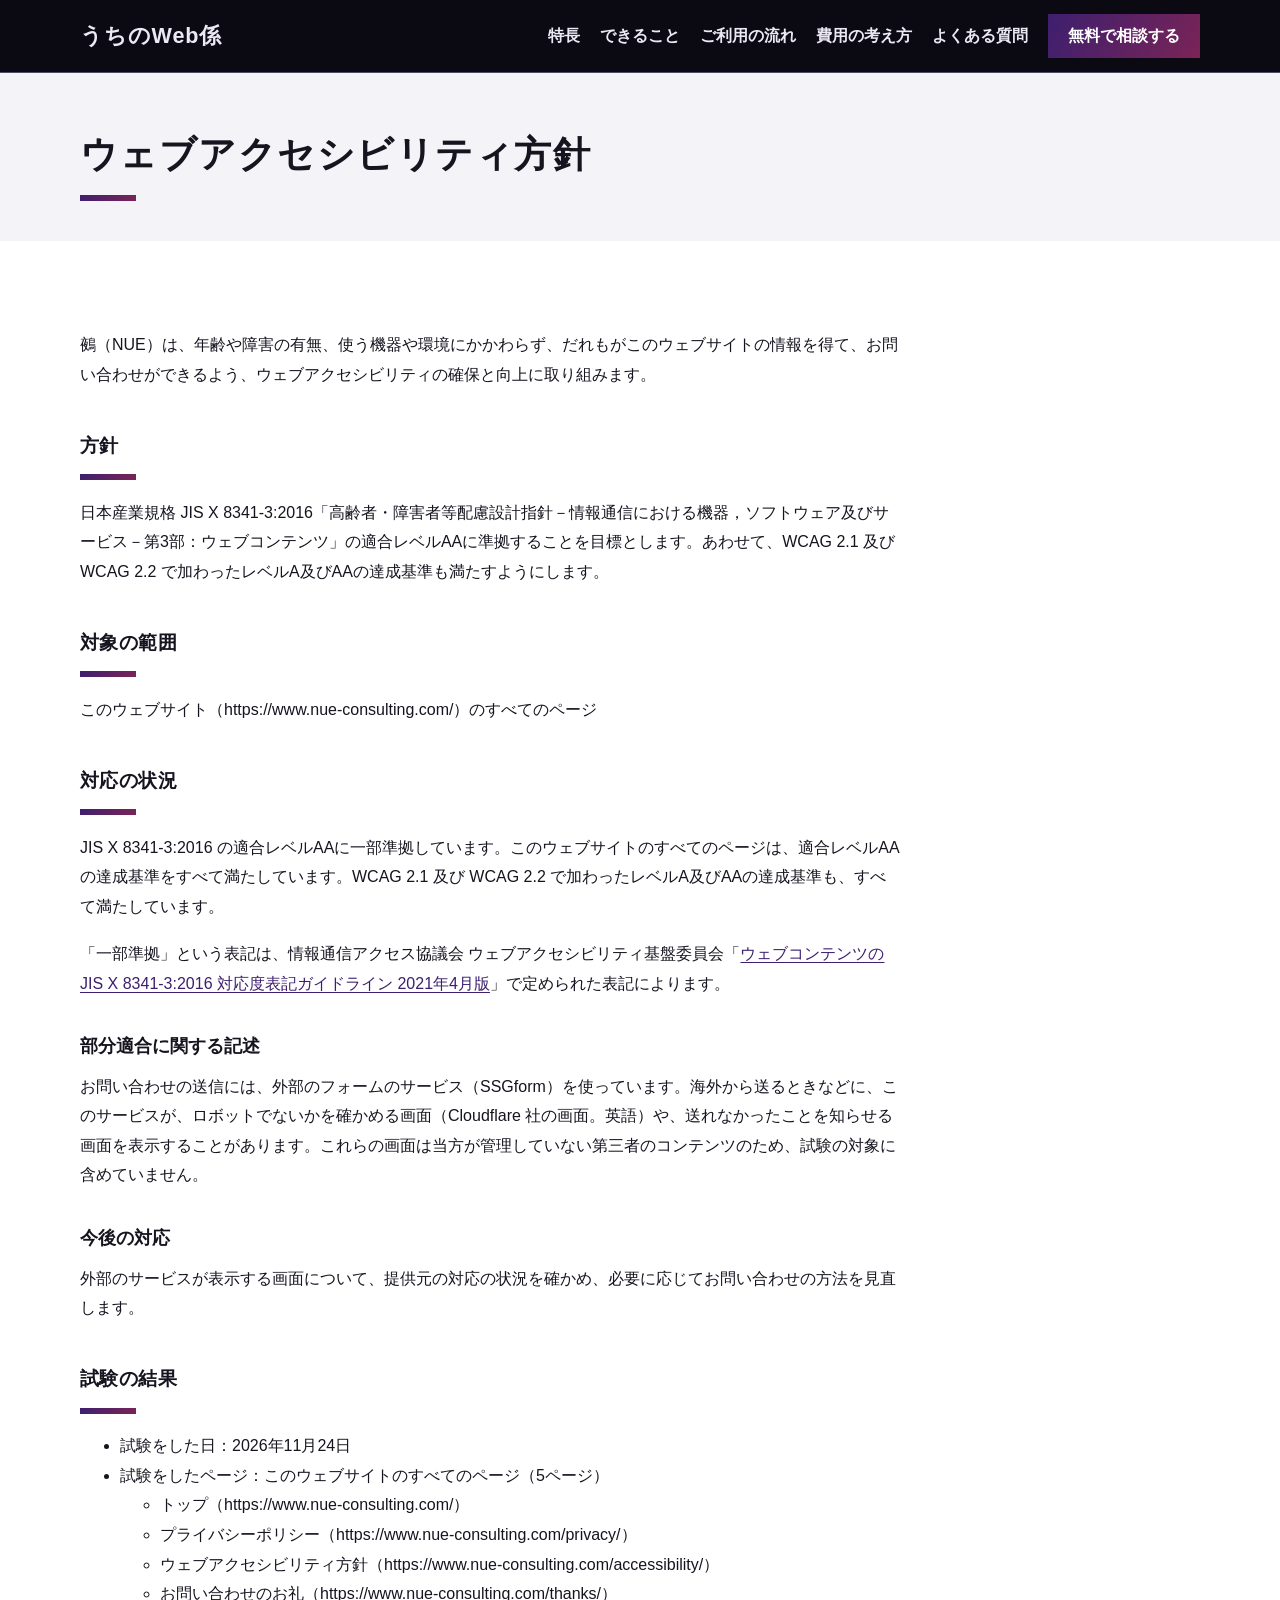
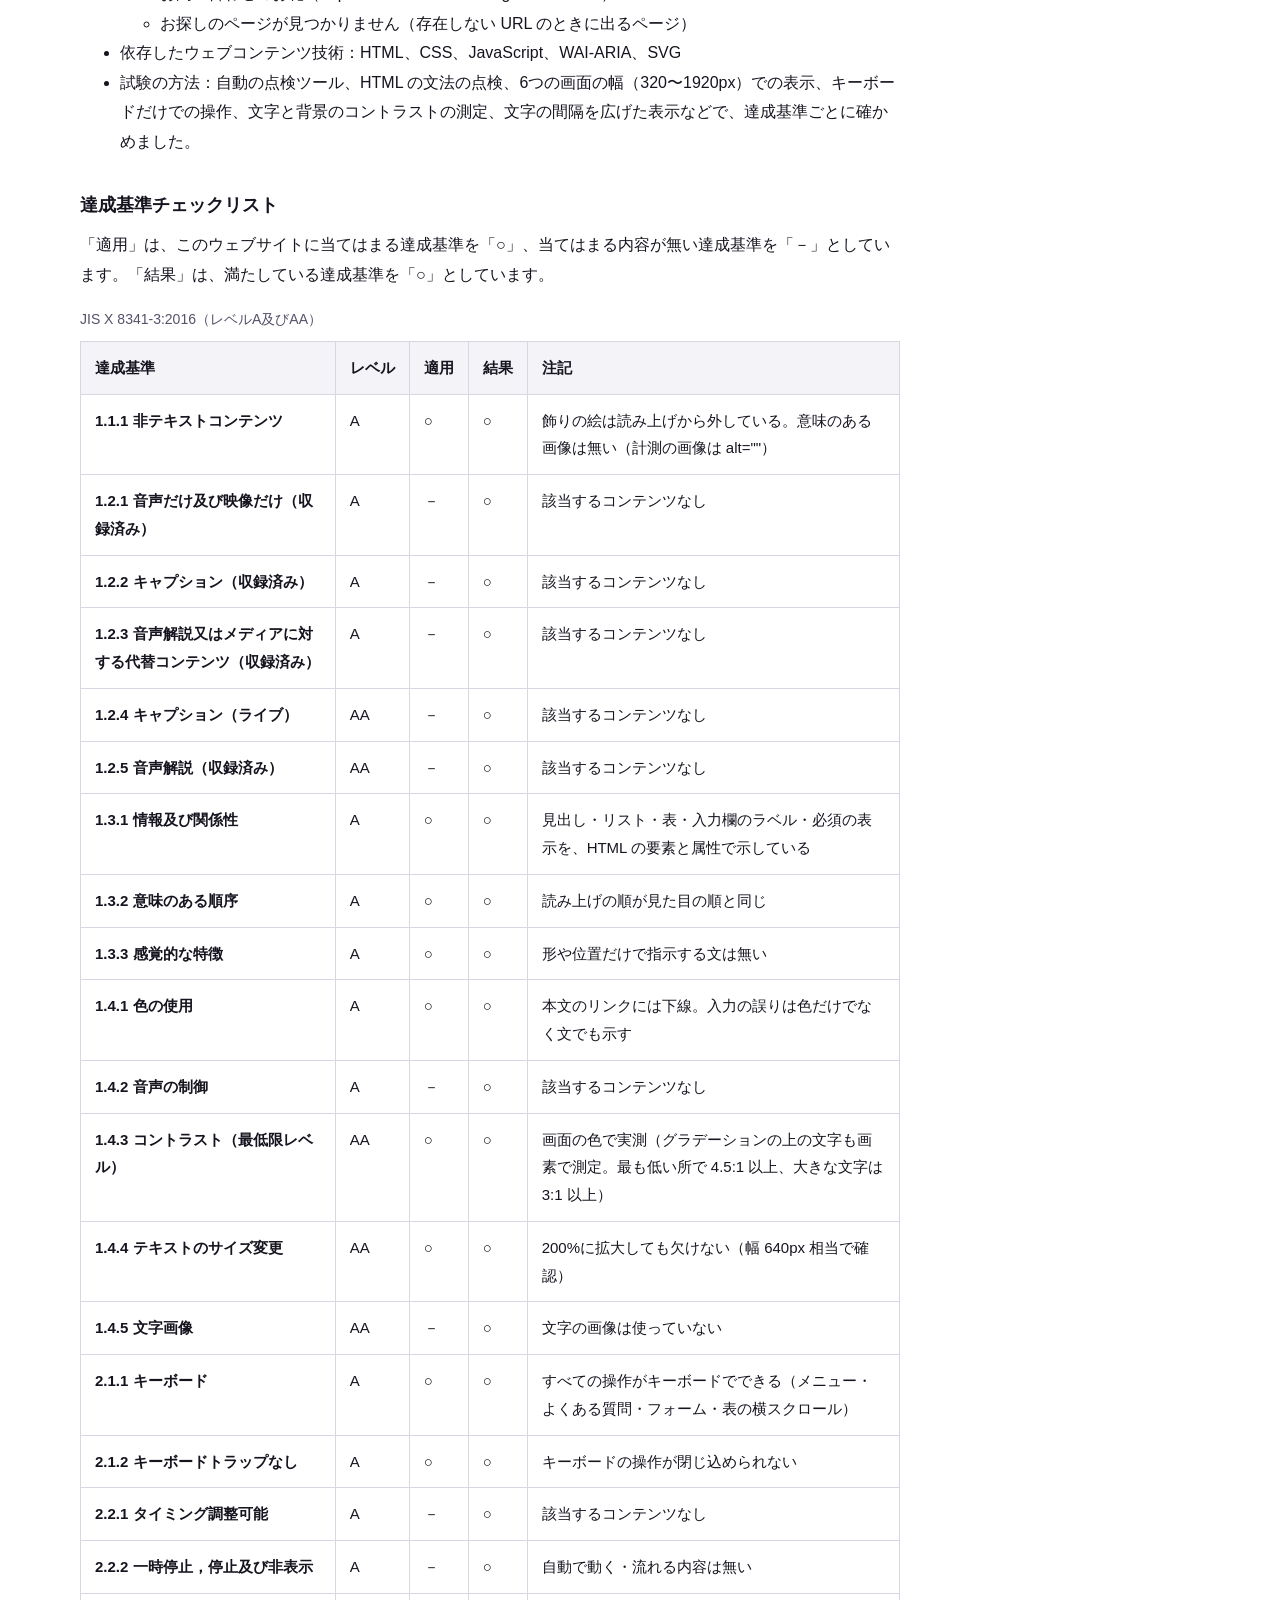
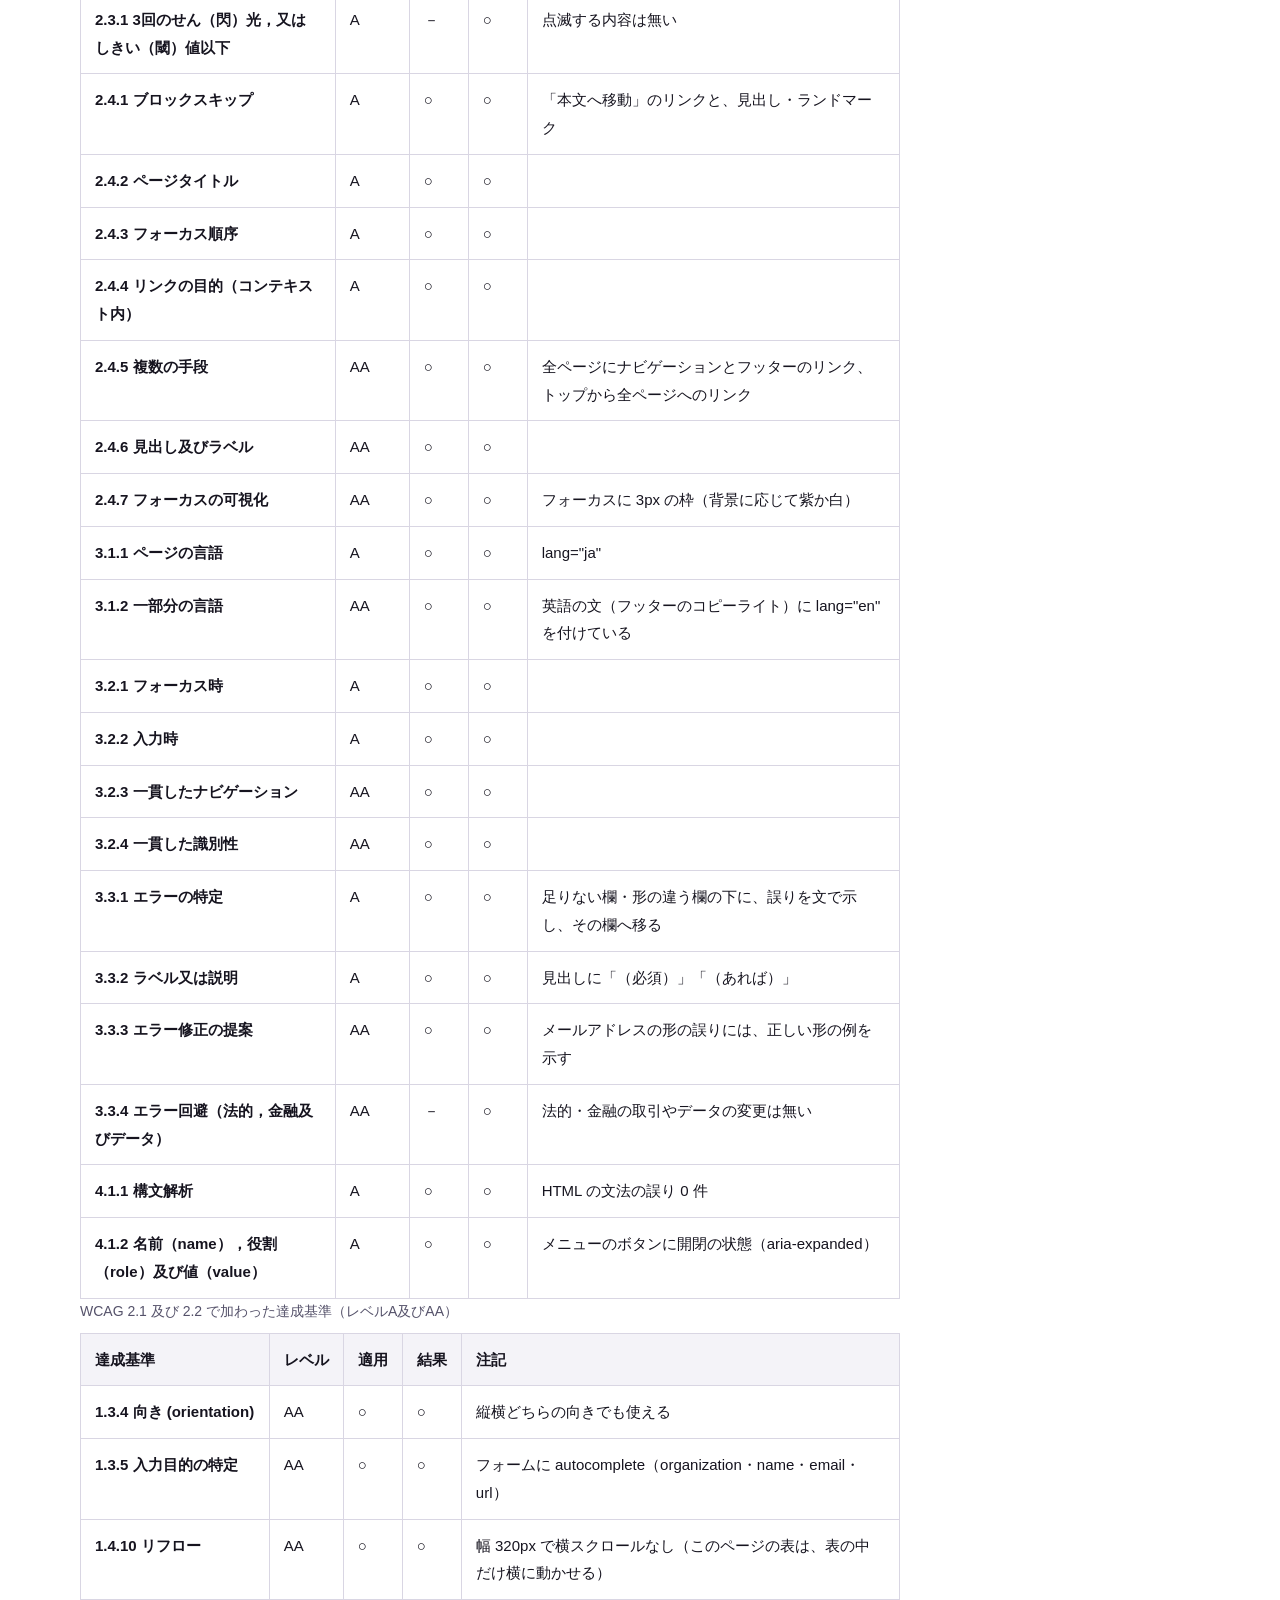
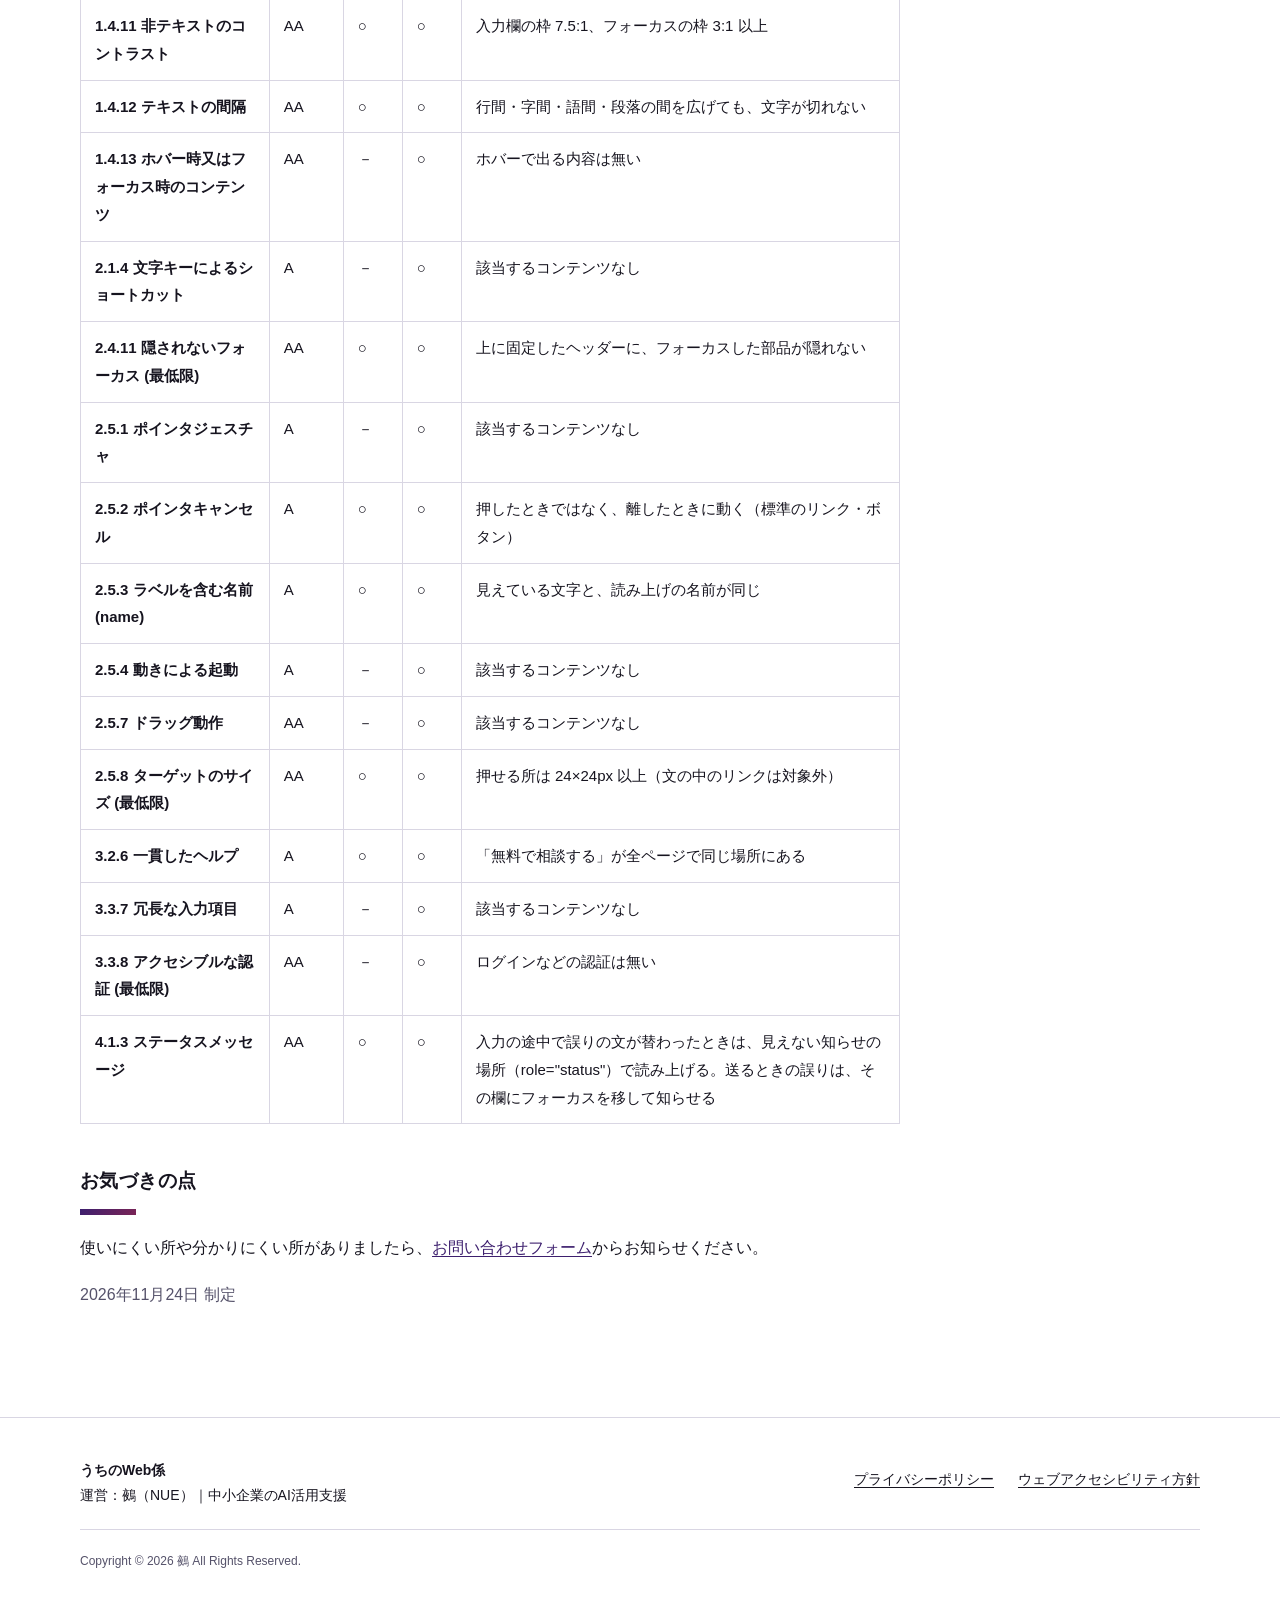
==== commit 0fa2aa3c: "方針のページ：一部準拠（SSGform が出す第三者の画面を部分適合として記述・今後の対応）、WCAG 2.1 及び 2.2、試験したページの URL、4.1.3 の行（案。オーナーの OK 待ち） " ====
--- a/accessibility/index.html
+++ b/accessibility/index.html
@@ -52,12 +52,12 @@
 <!-- ===== 見出し帯ここまで ===== -->
 <div class="page-body">
 <div class="policy">
-<!-- 「準拠」と書けるのは、全ページを試験して、目標の達成基準をすべて満たしたときだけ（WAIC の対応度表記ガイドライン 2021年4月版）。ページを変えたら試験し直す -->
+<!-- 対応度の表記は WAIC の対応度表記ガイドライン 2021年4月版。外部のサービス（SSGform）が出す画面を試験できないため「一部準拠」（部分適合に関する記述と今後の対応方針が要る）。ページを変えたら試験し直す -->
 <p class="policy__lead">鵺（NUE）は、年齢や障害の有無、使う機器や環境にかかわらず、だれもがこのウェブサイトの情報を得て、お問い合わせができるよう、ウェブアクセシビリティの確保と向上に取り組みます。</p>
 <section class="policy__section">
   <h2 class="policy__title">方針</h2>
   <div class="policy__text">
-    <p>日本産業規格 JIS X 8341-3:2016「高齢者・障害者等配慮設計指針－情報通信における機器，ソフトウェア及びサービス－第3部：ウェブコンテンツ」の適合レベルAAに準拠することを目標とします。あわせて、WCAG 2.2 で加わったレベルA及びAAの達成基準も満たすようにします。</p>
+    <p>日本産業規格 JIS X 8341-3:2016「高齢者・障害者等配慮設計指針－情報通信における機器，ソフトウェア及びサービス－第3部：ウェブコンテンツ」の適合レベルAAに準拠することを目標とします。あわせて、WCAG 2.1 及び WCAG 2.2 で加わったレベルA及びAAの達成基準も満たすようにします。</p>
   </div>
 </section>
 <section class="policy__section">
@@ -69,8 +69,12 @@
 <section class="policy__section">
   <h2 class="policy__title">対応の状況</h2>
   <div class="policy__text">
-    <p>JIS X 8341-3:2016 の適合レベルAAに準拠しています。WCAG 2.2 で加わったレベルA及びAAの達成基準も、すべて満たしています。</p>
-    <p>「準拠」という表記は、情報通信アクセス協議会 ウェブアクセシビリティ基盤委員会「<a href="https://waic.jp/docs/jis2016/compliance-guidelines/202104/">ウェブコンテンツの JIS X 8341-3:2016 対応度表記ガイドライン 2021年4月版</a>」で定められた表記によります。</p>
+    <p>JIS X 8341-3:2016 の適合レベルAAに一部準拠しています。このウェブサイトのすべてのページは、適合レベルAAの達成基準をすべて満たしています。WCAG 2.1 及び WCAG 2.2 で加わったレベルA及びAAの達成基準も、すべて満たしています。</p>
+    <p>「一部準拠」という表記は、情報通信アクセス協議会 ウェブアクセシビリティ基盤委員会「<a href="https://waic.jp/docs/jis2016/compliance-guidelines/202104/">ウェブコンテンツの JIS X 8341-3:2016 対応度表記ガイドライン 2021年4月版</a>」で定められた表記によります。</p>
+    <h3>部分適合に関する記述</h3>
+    <p>お問い合わせの送信には、外部のフォームのサービス（SSGform）を使っています。海外から送るときなどに、このサービスが、ロボットでないかを確かめる画面（Cloudflare 社の画面。英語）や、送れなかったことを知らせる画面を表示することがあります。これらの画面は当方が管理していない第三者のコンテンツのため、試験の対象に含めていません。</p>
+    <h3>今後の対応</h3>
+    <p>外部のサービスが表示する画面について、提供元の対応の状況を確かめ、必要に応じてお問い合わせの方法を見直します。</p>
   </div>
 </section>
 <section class="policy__section">
@@ -78,7 +82,15 @@
   <div class="policy__text">
     <ul>
       <li>試験をした日：2026年11月24日</li>
-      <li>試験をしたページ：このウェブサイトのすべてのページ（トップ／プライバシーポリシー／ウェブアクセシビリティ方針／お問い合わせのお礼／お探しのページが見つかりません）</li>
+      <li>試験をしたページ：このウェブサイトのすべてのページ（5ページ）
+        <ul>
+          <li>トップ（https://www.nue-consulting.com/）</li>
+          <li>プライバシーポリシー（https://www.nue-consulting.com/privacy/）</li>
+          <li>ウェブアクセシビリティ方針（https://www.nue-consulting.com/accessibility/）</li>
+          <li>お問い合わせのお礼（https://www.nue-consulting.com/thanks/）</li>
+          <li>お探しのページが見つかりません（存在しない URL のときに出るページ）</li>
+        </ul>
+      </li>
       <li>依存したウェブコンテンツ技術：HTML、CSS、JavaScript、WAI-ARIA、SVG</li>
       <li>試験の方法：自動の点検ツール、HTML の文法の点検、6つの画面の幅（320〜1920px）での表示、キーボードだけでの操作、文字と背景のコントラストの測定、文字の間隔を広げた表示などで、達成基準ごとに確かめました。</li>
     </ul>
@@ -132,7 +144,7 @@
 </div>
 <div class="table-scroll" tabindex="0" role="region" aria-labelledby="checklist-wcag22">
 <table class="data-table">
-<caption id="checklist-wcag22">WCAG 2.2 で加わった達成基準（レベルA及びAA）</caption>
+<caption id="checklist-wcag22">WCAG 2.1 及び 2.2 で加わった達成基準（レベルA及びAA）</caption>
 <thead><tr><th scope="col">達成基準</th><th scope="col">レベル</th><th scope="col">適用</th><th scope="col">結果</th><th scope="col">注記</th></tr></thead>
 <tbody>
 <tr><th scope="row">1.3.4 向き (orientation)</th><td>AA</td><td>○</td><td>○</td><td>縦横どちらの向きでも使える</td></tr>
@@ -152,7 +164,7 @@
 <tr><th scope="row">3.2.6 一貫したヘルプ</th><td>A</td><td>○</td><td>○</td><td>「無料で相談する」が全ページで同じ場所にある</td></tr>
 <tr><th scope="row">3.3.7 冗長な入力項目</th><td>A</td><td>－</td><td>○</td><td>該当するコンテンツなし</td></tr>
 <tr><th scope="row">3.3.8 アクセシブルな認証 (最低限)</th><td>AA</td><td>－</td><td>○</td><td>ログインなどの認証は無い</td></tr>
-<tr><th scope="row">4.1.3 ステータスメッセージ</th><td>AA</td><td>－</td><td>○</td><td>状態の知らせ（ステータスメッセージ）は無い。入力の誤りは、その欄にフォーカスを移して知らせる</td></tr>
+<tr><th scope="row">4.1.3 ステータスメッセージ</th><td>AA</td><td>○</td><td>○</td><td>入力の途中で誤りの文が替わったときは、見えない知らせの場所（role="status"）で読み上げる。送るときの誤りは、その欄にフォーカスを移して知らせる</td></tr>
 </tbody>
 </table>
 </div>
--- a/assets/css/style.css
+++ b/assets/css/style.css
@@ -1491,6 +1491,12 @@
   outline-offset: 2px;
 }
 
+/* 誤りの印の枠より、フォーカスの枠を優先する（誤りのあるチェック欄にキーボードで移っても、移ったことが見えるように。JIS X 8341-3 の 2.4.7） */
+.form-check input:is(:user-invalid, [aria-invalid="true"]):focus-visible {
+  outline: 3px solid var(--c-focus);
+  outline-offset: 2px;
+}
+
 /* 入力の誤りの文（main.js が欄の下に出す。色だけに頼らず、文で知らせる） */
 .form-error {
   margin: 6px 0 0;
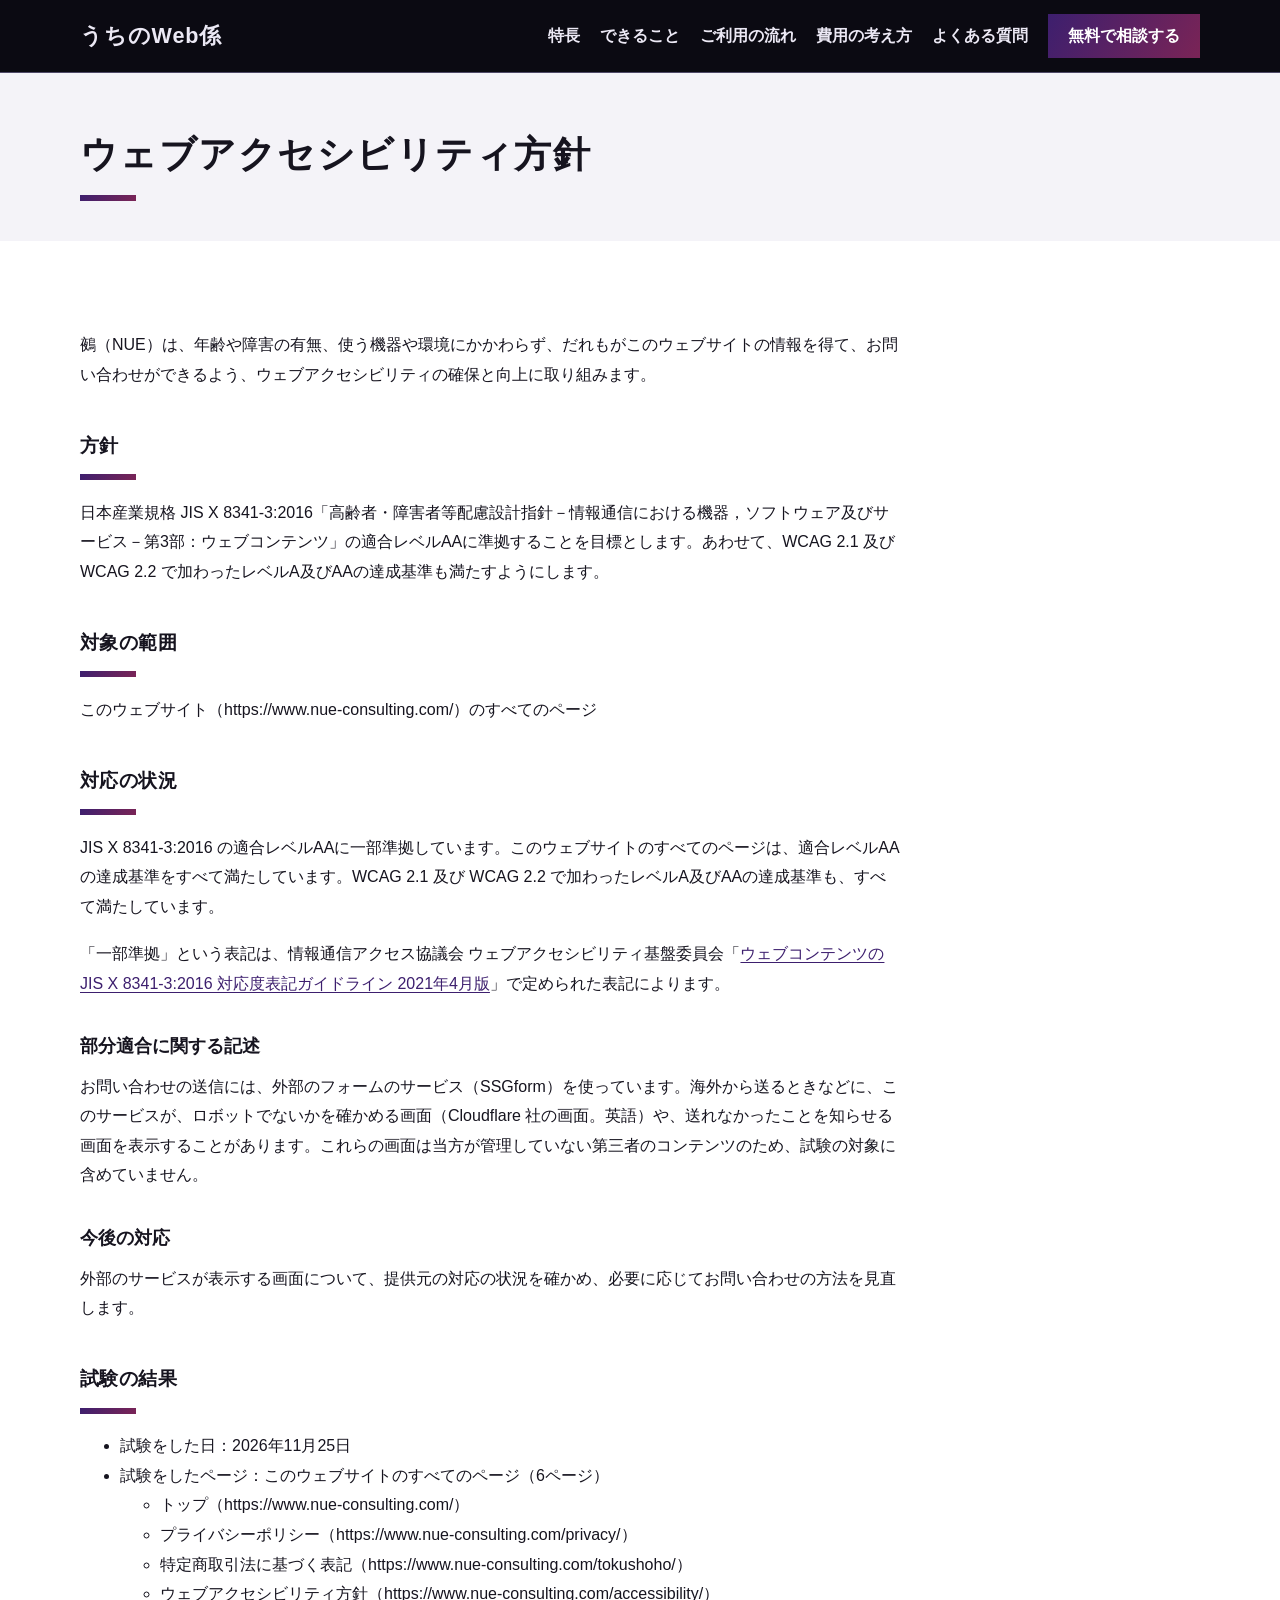
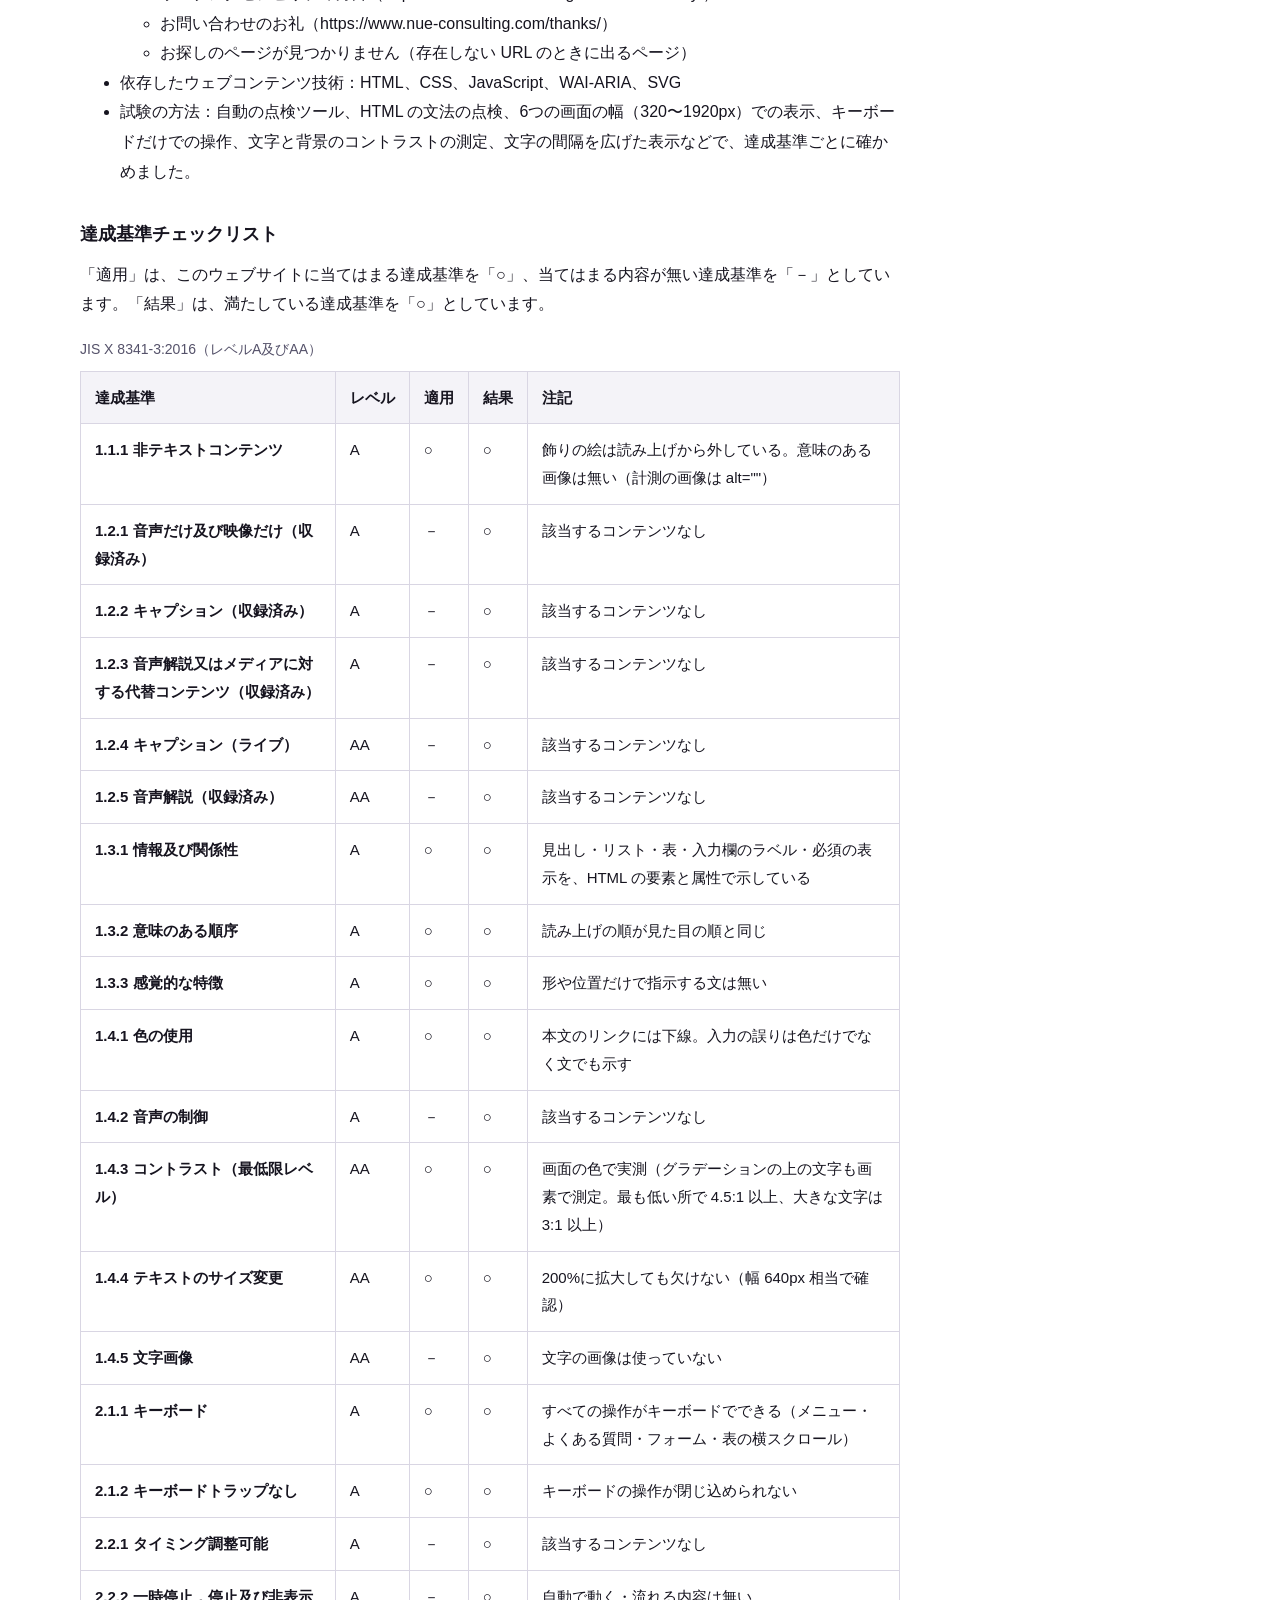
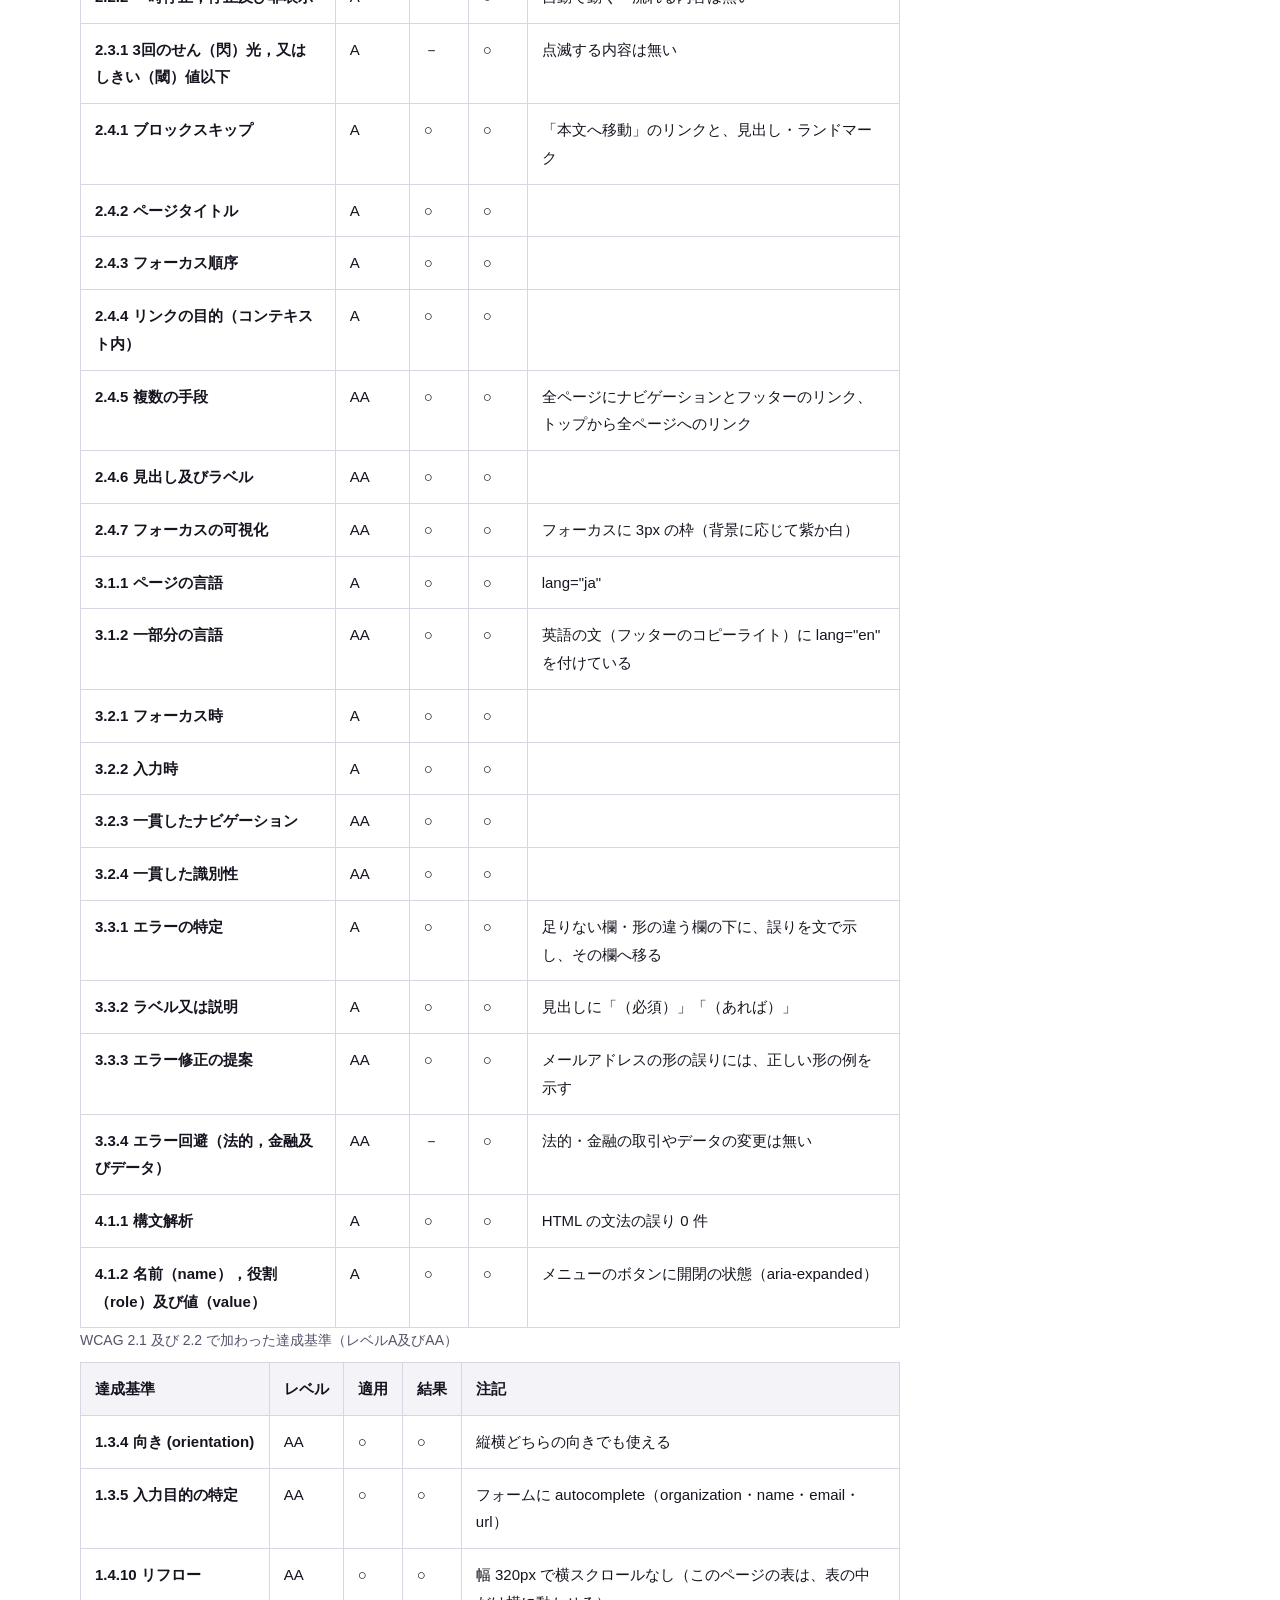
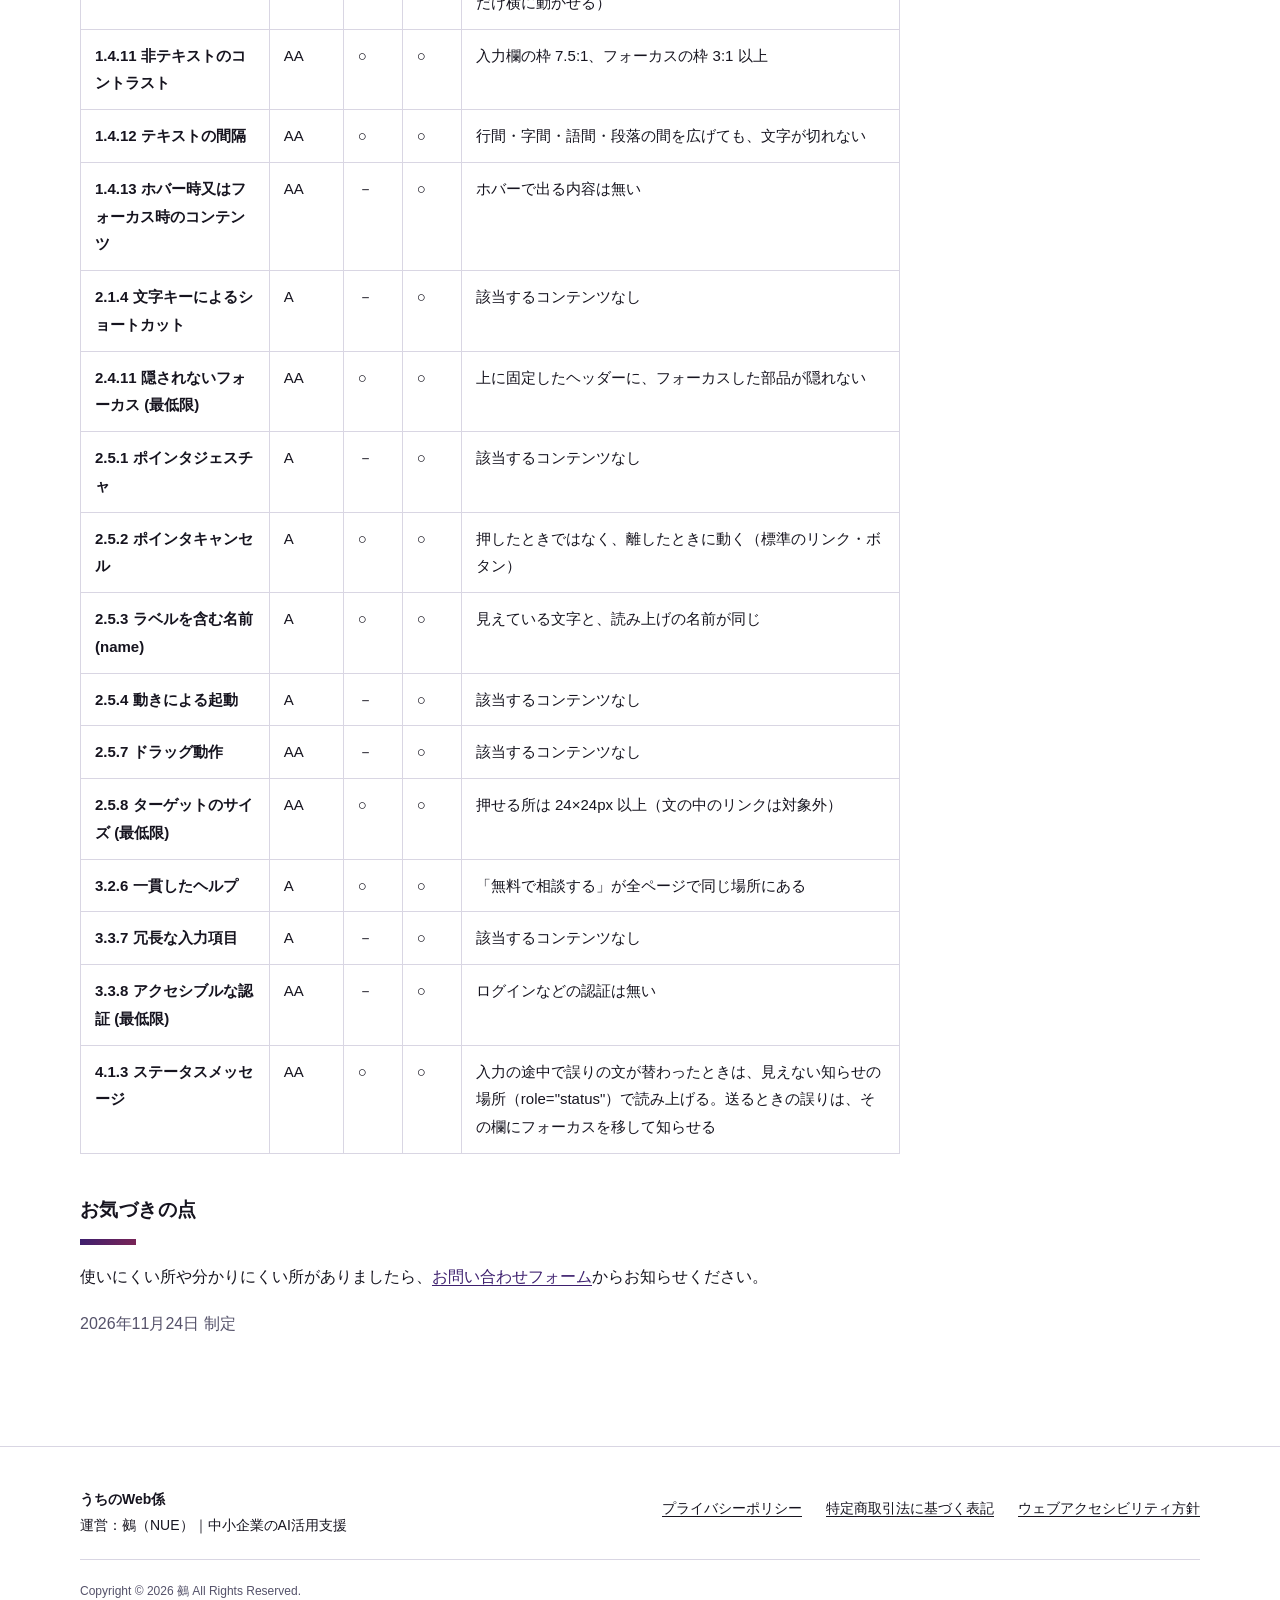
==== commit bfaae855: "特定商取引法に基づく表記のページ（/tokushoho/）・全ページのフッターにリンク・費用の「（税抜）」を外す・アクセシビリティ方針の試験したページ（案。オーナーの OK 待ち） Co-Author" ====
--- a/accessibility/index.html
+++ b/accessibility/index.html
@@ -81,11 +81,12 @@
   <h2 class="policy__title">試験の結果</h2>
   <div class="policy__text">
     <ul>
-      <li>試験をした日：2026年11月24日</li>
-      <li>試験をしたページ：このウェブサイトのすべてのページ（5ページ）
+      <li>試験をした日：2026年11月25日</li>
+      <li>試験をしたページ：このウェブサイトのすべてのページ（6ページ）
         <ul>
           <li>トップ（https://www.nue-consulting.com/）</li>
           <li>プライバシーポリシー（https://www.nue-consulting.com/privacy/）</li>
+          <li>特定商取引法に基づく表記（https://www.nue-consulting.com/tokushoho/）</li>
           <li>ウェブアクセシビリティ方針（https://www.nue-consulting.com/accessibility/）</li>
           <li>お問い合わせのお礼（https://www.nue-consulting.com/thanks/）</li>
           <li>お探しのページが見つかりません（存在しない URL のときに出るページ）</li>
@@ -189,6 +190,7 @@
     </div>
     <ul class="site-footer__links">
       <li><a href="../privacy/">プライバシーポリシー</a></li>
+      <li><a href="../tokushoho/">特定商取引法に基づく表記</a></li>
       <li><a href="../accessibility/">ウェブアクセシビリティ方針</a></li>
     </ul>
     <p class="site-footer__copy"><span lang="en">Copyright ©</span> 2026 鵺 <span lang="en">All Rights Reserved.</span></p>
--- a/assets/css/style.css
+++ b/assets/css/style.css
@@ -2777,6 +2777,15 @@
   padding: 0 20px 18px;
 }
 
+/* 表の中身に段落が複数あるとき（特定商取引法に基づく表記）、行の上下の余白を揃える */
+.spec dd > p:first-child {
+  margin-top: 0;
+}
+
+.spec dd > p:last-child {
+  margin-bottom: 0;
+}
+
 /* 運営者の表：カード */
 .spec {
   max-width: 820px;
